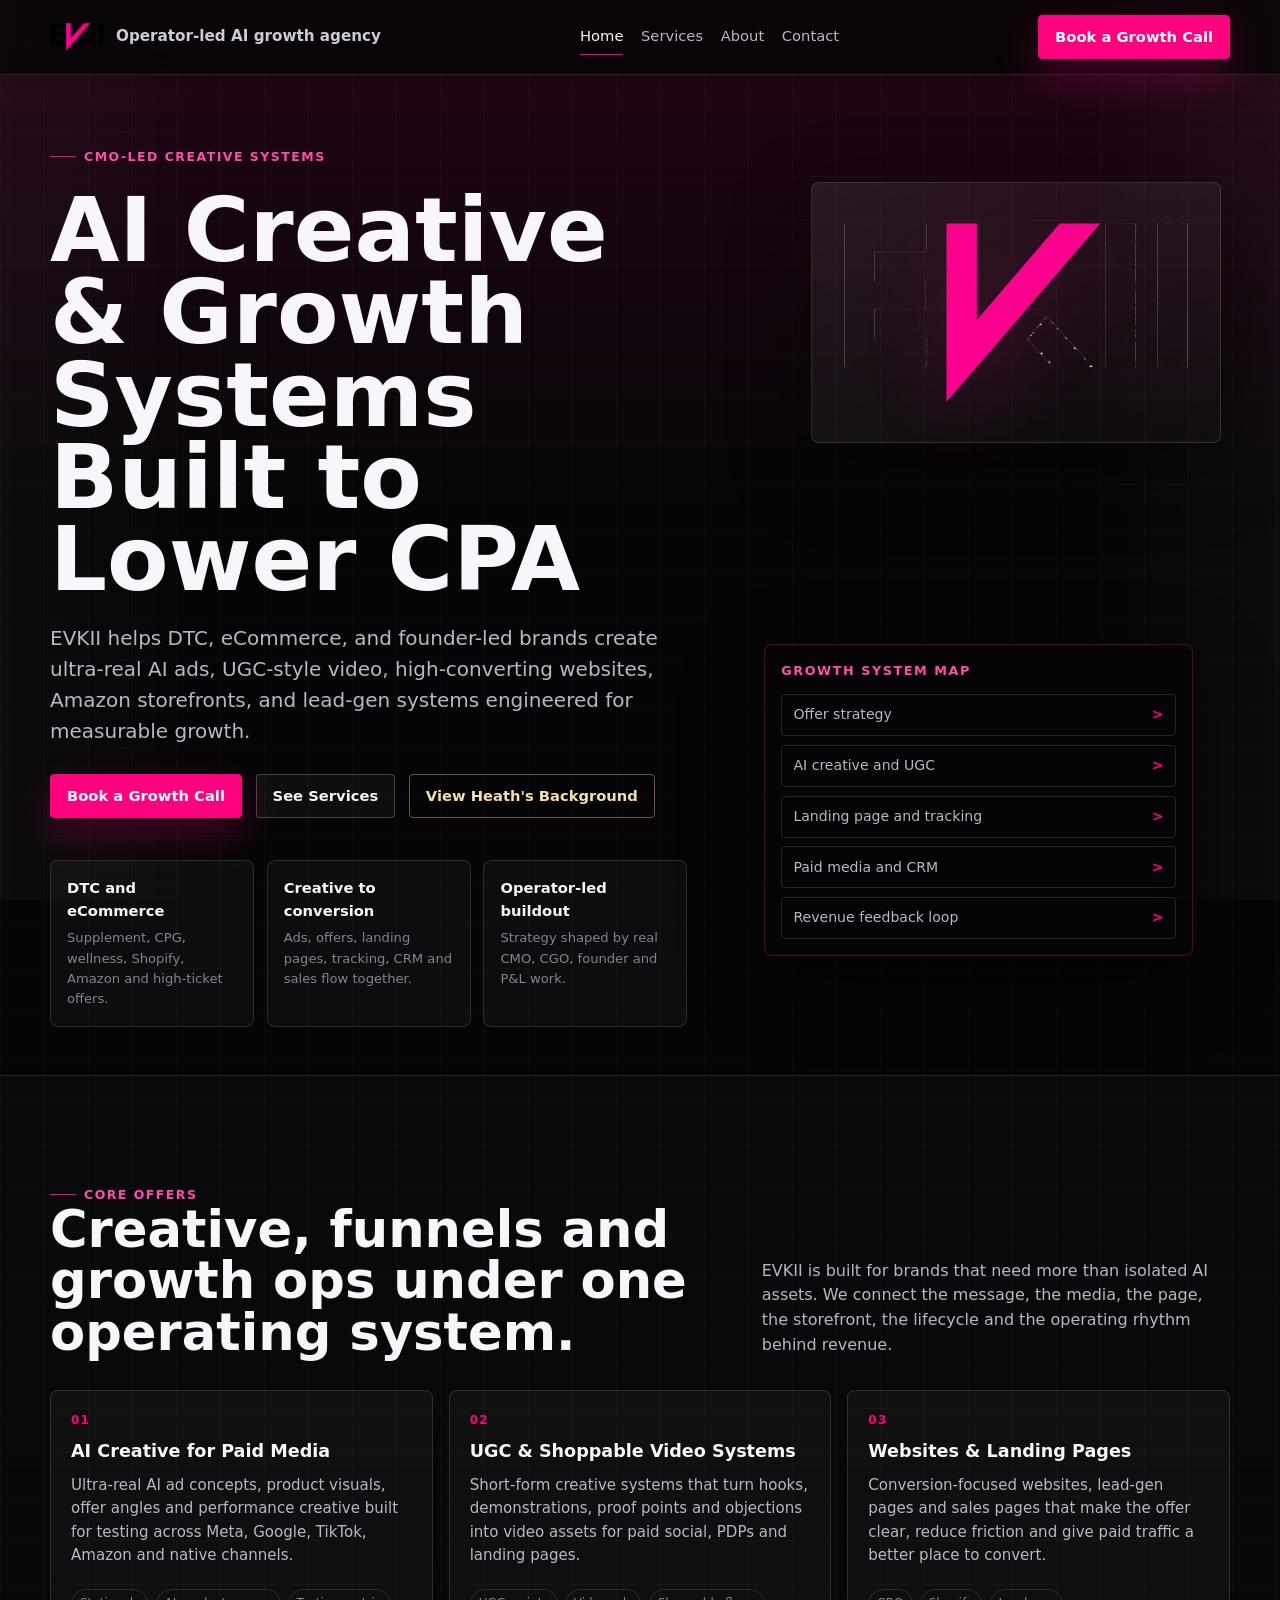
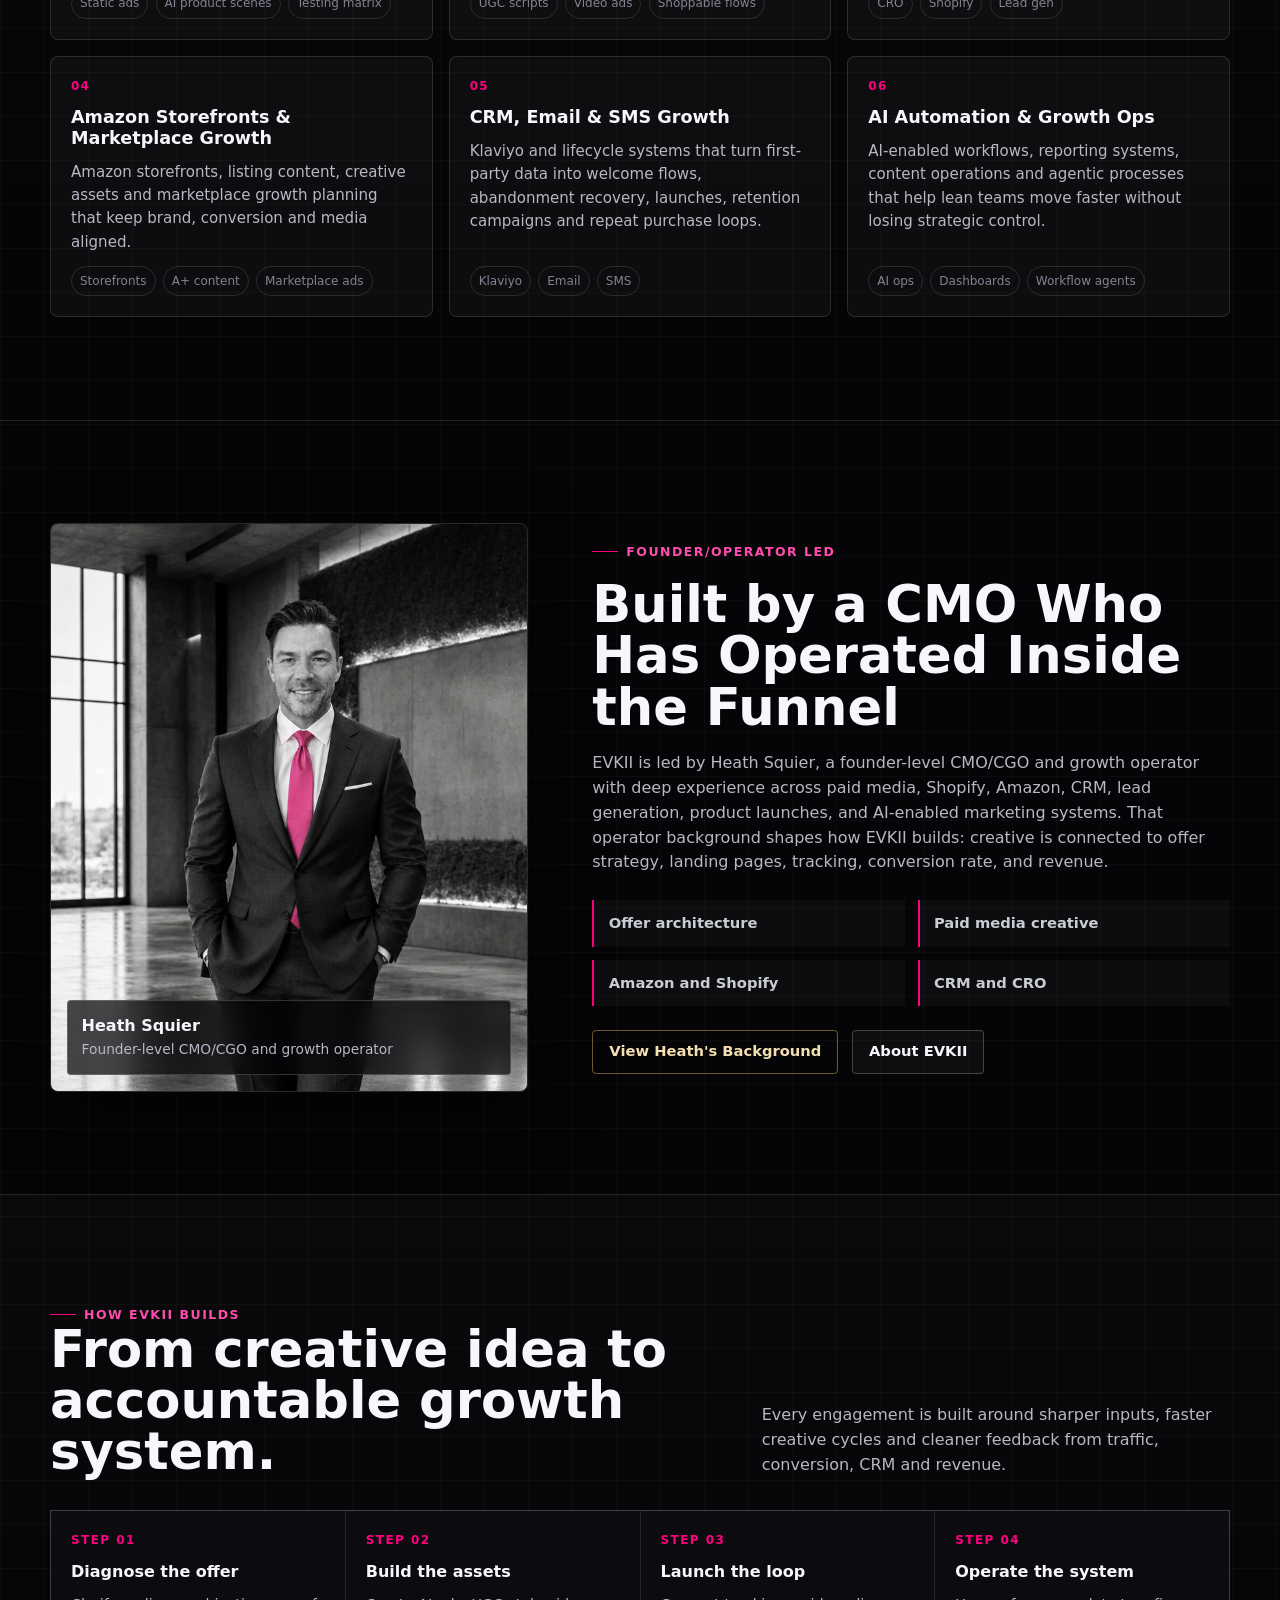
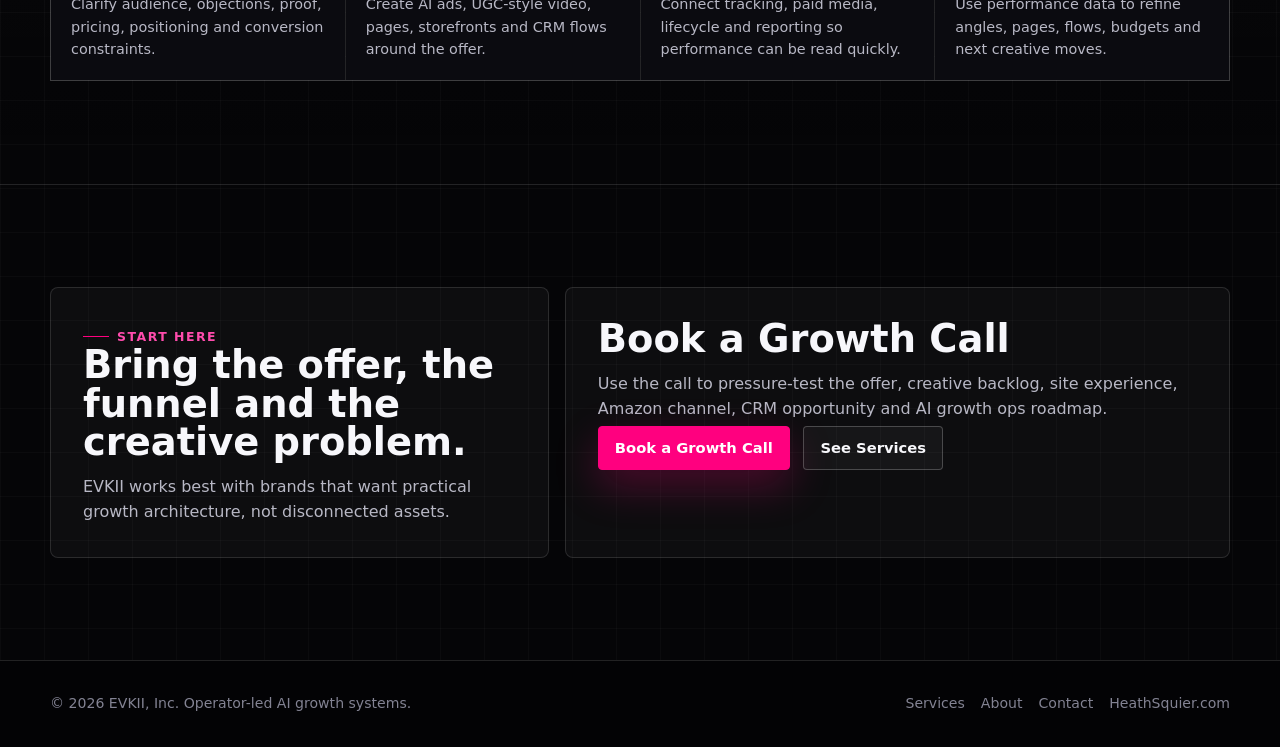
==== index.html @ bd175bf2 "Build EVKII GitHub Pages site" ====
<!doctype html>
<html lang="en">
  <head>
    <meta charset="utf-8">
    <meta name="viewport" content="width=device-width, initial-scale=1">
    <title>EVKII | AI Creative &amp; Growth Systems Agency</title>
    <meta name="description" content="EVKII builds ultra-real AI creative, UGC video, websites, landing pages, Amazon storefronts, and lead-gen systems for DTC and eCommerce brands.">
    <link rel="canonical" href="https://www.evkii.com/">
    <meta property="og:type" content="website">
    <meta property="og:title" content="EVKII | AI Creative &amp; Growth Systems Agency">
    <meta property="og:description" content="EVKII builds ultra-real AI creative, UGC video, websites, landing pages, Amazon storefronts, and lead-gen systems for DTC and eCommerce brands.">
    <meta property="og:url" content="https://www.evkii.com/">
    <meta property="og:image" content="https://www.evkii.com/assets/evkii-logo.png">
    <meta name="twitter:card" content="summary_large_image">
    <link rel="icon" href="/assets/evkii-icon.png" type="image/png">
    <link rel="stylesheet" href="/assets/site.css">
    <script type="application/ld+json">
      {
        "@context": "https://schema.org",
        "@graph": [
          {
            "@type": "Organization",
            "@id": "https://www.evkii.com/#organization",
            "name": "EVKII",
            "legalName": "EVKII, Inc.",
            "url": "https://www.evkii.com/",
            "logo": "https://www.evkii.com/assets/evkii-logo.png",
            "description": "EVKII is an operator-led AI marketing agency building AI creative, UGC-style video, websites, landing pages, Amazon storefronts, CRM growth, lead-generation systems, and AI growth operations for DTC and eCommerce brands.",
            "founder": { "@id": "https://www.evkii.com/#heath-squier" },
            "sameAs": ["https://heathsquier.com/", "https://github.com/evkiinc"]
          },
          {
            "@type": "Person",
            "@id": "https://www.evkii.com/#heath-squier",
            "name": "Heath Squier",
            "url": "https://heathsquier.com/",
            "image": "https://www.evkii.com/assets/heath-squier-founder.png",
            "jobTitle": "Founder, CMO/CGO and Growth Operator",
            "worksFor": { "@id": "https://www.evkii.com/#organization" },
            "knowsAbout": ["AI marketing", "Paid media", "Shopify growth", "Amazon growth", "CRM", "Conversion rate optimization", "Lead generation systems", "Agentic AI systems"]
          },
          {
            "@type": "ItemList",
            "@id": "https://www.evkii.com/services/#services",
            "name": "EVKII AI Marketing Services",
            "itemListElement": [
              { "@type": "ListItem", "position": 1, "name": "AI Creative for Paid Media", "url": "https://www.evkii.com/services/#ai-creative-production" },
              { "@type": "ListItem", "position": 2, "name": "UGC and Shoppable Video Systems", "url": "https://www.evkii.com/services/#ugc-video" },
              { "@type": "ListItem", "position": 3, "name": "Websites and Landing Pages", "url": "https://www.evkii.com/services/#website-landing-page-builds" },
              { "@type": "ListItem", "position": 4, "name": "Amazon Storefronts and Marketplace Growth", "url": "https://www.evkii.com/services/#amazon-growth" },
              { "@type": "ListItem", "position": 5, "name": "CRM, Email and SMS Growth", "url": "https://www.evkii.com/services/#crm-klaviyo-lifecycle" },
              { "@type": "ListItem", "position": 6, "name": "AI Automation and Growth Ops", "url": "https://www.evkii.com/services/#ai-growth-ops" }
            ]
          }
        ]
      }
    </script>
  </head>
  <body>
    <a class="skip-link" href="#main">Skip to content</a>
    <header class="site-header">
      <nav class="nav" aria-label="Main navigation">
        <a class="brand" href="/" aria-label="EVKII home">
          <img src="/assets/evkii-icon.png" alt="EVKII">
          <span>Operator-led AI growth agency</span>
        </a>
        <button class="menu-toggle" type="button" data-menu-toggle aria-expanded="false" aria-controls="nav-links" aria-label="Open menu">
          <span></span><span></span><span></span>
        </button>
        <div class="nav-links" id="nav-links" data-nav-links>
          <a href="/" aria-current="page">Home</a>
          <a href="/services/">Services</a>
          <a href="/about/">About</a>
          <a href="/contact/">Contact</a>
        </div>
        <div class="nav-actions">
          <a class="button primary" href="/contact/">Book a Growth Call</a>
        </div>
      </nav>
    </header>

    <main id="main">
      <section class="hero">
        <div class="hero-copy">
          <span class="eyebrow">CMO-led creative systems</span>
          <h1>AI Creative &amp; Growth Systems Built to Lower CPA</h1>
          <p class="lead">EVKII helps DTC, eCommerce, and founder-led brands create ultra-real AI ads, UGC-style video, high-converting websites, Amazon storefronts, and lead-gen systems engineered for measurable growth.</p>
          <div class="cta-row">
            <a class="button primary" href="/contact/">Book a Growth Call</a>
            <a class="button secondary" href="/services/">See Services</a>
            <a class="button tertiary" href="https://heathsquier.com/">View Heath's Background</a>
          </div>
          <div class="signal-row" aria-label="EVKII growth focus">
            <div class="signal">
              <strong>DTC and eCommerce</strong>
              <span>Supplement, CPG, wellness, Shopify, Amazon and high-ticket offers.</span>
            </div>
            <div class="signal">
              <strong>Creative to conversion</strong>
              <span>Ads, offers, landing pages, tracking, CRM and sales flow together.</span>
            </div>
            <div class="signal">
              <strong>Operator-led buildout</strong>
              <span>Strategy shaped by real CMO, CGO, founder and P&amp;L work.</span>
            </div>
          </div>
        </div>
        <div class="hero-visual" aria-hidden="true">
          <div class="hero-logo-panel">
            <img src="/assets/evkii-logo.png" alt="">
          </div>
          <div class="system-map">
            <h2>Growth system map</h2>
            <div class="flow">
              <span>Offer strategy</span>
              <span>AI creative and UGC</span>
              <span>Landing page and tracking</span>
              <span>Paid media and CRM</span>
              <span>Revenue feedback loop</span>
            </div>
          </div>
        </div>
      </section>

      <section class="section alt" id="services">
        <div class="section-inner">
          <div class="section-head">
            <div>
              <span class="eyebrow">Core offers</span>
              <h2>Creative, funnels and growth ops under one operating system.</h2>
            </div>
            <p>EVKII is built for brands that need more than isolated AI assets. We connect the message, the media, the page, the storefront, the lifecycle and the operating rhythm behind revenue.</p>
          </div>
          <div class="service-grid">
            <article class="service-card">
              <span class="index">01</span>
              <h3>AI Creative for Paid Media</h3>
              <p>Ultra-real AI ad concepts, product visuals, offer angles and performance creative built for testing across Meta, Google, TikTok, Amazon and native channels.</p>
              <div class="tag-list"><span>Static ads</span><span>AI product scenes</span><span>Testing matrix</span></div>
            </article>
            <article class="service-card">
              <span class="index">02</span>
              <h3>UGC &amp; Shoppable Video Systems</h3>
              <p>Short-form creative systems that turn hooks, demonstrations, proof points and objections into video assets for paid social, PDPs and landing pages.</p>
              <div class="tag-list"><span>UGC scripts</span><span>Video ads</span><span>Shoppable flows</span></div>
            </article>
            <article class="service-card">
              <span class="index">03</span>
              <h3>Websites &amp; Landing Pages</h3>
              <p>Conversion-focused websites, lead-gen pages and sales pages that make the offer clear, reduce friction and give paid traffic a better place to convert.</p>
              <div class="tag-list"><span>CRO</span><span>Shopify</span><span>Lead gen</span></div>
            </article>
            <article class="service-card">
              <span class="index">04</span>
              <h3>Amazon Storefronts &amp; Marketplace Growth</h3>
              <p>Amazon storefronts, listing content, creative assets and marketplace growth planning that keep brand, conversion and media aligned.</p>
              <div class="tag-list"><span>Storefronts</span><span>A+ content</span><span>Marketplace ads</span></div>
            </article>
            <article class="service-card">
              <span class="index">05</span>
              <h3>CRM, Email &amp; SMS Growth</h3>
              <p>Klaviyo and lifecycle systems that turn first-party data into welcome flows, abandonment recovery, launches, retention campaigns and repeat purchase loops.</p>
              <div class="tag-list"><span>Klaviyo</span><span>Email</span><span>SMS</span></div>
            </article>
            <article class="service-card">
              <span class="index">06</span>
              <h3>AI Automation &amp; Growth Ops</h3>
              <p>AI-enabled workflows, reporting systems, content operations and agentic processes that help lean teams move faster without losing strategic control.</p>
              <div class="tag-list"><span>AI ops</span><span>Dashboards</span><span>Workflow agents</span></div>
            </article>
          </div>
        </div>
      </section>

      <section class="section">
        <div class="section-inner split">
          <div class="founder-media">
            <img src="/assets/heath-squier-founder.png" alt="Heath Squier, founder of EVKII">
            <div class="media-caption">
              <strong>Heath Squier</strong>
              <span>Founder-level CMO/CGO and growth operator</span>
            </div>
          </div>
          <div class="split-copy">
            <span class="eyebrow">Founder/operator led</span>
            <h2>Built by a CMO Who Has Operated Inside the Funnel</h2>
            <p>EVKII is led by Heath Squier, a founder-level CMO/CGO and growth operator with deep experience across paid media, Shopify, Amazon, CRM, lead generation, product launches, and AI-enabled marketing systems. That operator background shapes how EVKII builds: creative is connected to offer strategy, landing pages, tracking, conversion rate, and revenue.</p>
            <div class="operator-list">
              <span>Offer architecture</span>
              <span>Paid media creative</span>
              <span>Amazon and Shopify</span>
              <span>CRM and CRO</span>
            </div>
            <div class="cta-row">
              <a class="button tertiary" href="https://heathsquier.com/">View Heath's Background</a>
              <a class="button secondary" href="/about/">About EVKII</a>
            </div>
          </div>
        </div>
      </section>

      <section class="section alt">
        <div class="section-inner">
          <div class="section-head">
            <div>
              <span class="eyebrow">How EVKII builds</span>
              <h2>From creative idea to accountable growth system.</h2>
            </div>
            <p>Every engagement is built around sharper inputs, faster creative cycles and cleaner feedback from traffic, conversion, CRM and revenue.</p>
          </div>
          <div class="process">
            <article class="process-step">
              <strong>Step 01</strong>
              <h3>Diagnose the offer</h3>
              <p>Clarify audience, objections, proof, pricing, positioning and conversion constraints.</p>
            </article>
            <article class="process-step">
              <strong>Step 02</strong>
              <h3>Build the assets</h3>
              <p>Create AI ads, UGC-style video, pages, storefronts and CRM flows around the offer.</p>
            </article>
            <article class="process-step">
              <strong>Step 03</strong>
              <h3>Launch the loop</h3>
              <p>Connect tracking, paid media, lifecycle and reporting so performance can be read quickly.</p>
            </article>
            <article class="process-step">
              <strong>Step 04</strong>
              <h3>Operate the system</h3>
              <p>Use performance data to refine angles, pages, flows, budgets and next creative moves.</p>
            </article>
          </div>
        </div>
      </section>

      <section class="section">
        <div class="section-inner contact-layout">
          <div class="contact-panel">
            <span class="eyebrow">Start here</span>
            <h2>Bring the offer, the funnel and the creative problem.</h2>
            <p>EVKII works best with brands that want practical growth architecture, not disconnected assets.</p>
          </div>
          <div class="contact-panel">
            <h2>Book a Growth Call</h2>
            <p>Use the call to pressure-test the offer, creative backlog, site experience, Amazon channel, CRM opportunity and AI growth ops roadmap.</p>
            <div class="cta-row">
              <a class="button primary" href="/contact/">Book a Growth Call</a>
              <a class="button secondary" href="/services/">See Services</a>
            </div>
          </div>
        </div>
      </section>
    </main>

    <footer class="site-footer">
      <div class="footer-inner">
        <p>&copy; <span data-year></span> EVKII, Inc. Operator-led AI growth systems.</p>
        <div class="footer-links">
          <a href="/services/">Services</a>
          <a href="/about/">About</a>
          <a href="/contact/">Contact</a>
          <a href="https://heathsquier.com/">HeathSquier.com</a>
        </div>
      </div>
    </footer>
    <script src="/assets/site.js"></script>
  </body>
</html>
---- assets/site.css ----
:root {
  color-scheme: dark;
  --bg: #050507;
  --bg-2: #0b0b10;
  --panel: #111119;
  --panel-2: #171720;
  --line: rgba(255, 255, 255, 0.12);
  --line-strong: rgba(255, 255, 255, 0.22);
  --text: #f7f7fb;
  --muted: #b8b8c5;
  --soft: #838393;
  --pink: #ff007f;
  --pink-2: #ff4cad;
  --steel: #c8ccd4;
  --gold: #d5ad5d;
  --success: #3ddc97;
  --shadow: 0 24px 80px rgba(0, 0, 0, 0.42);
  --max: 1180px;
  --radius: 8px;
}

* {
  box-sizing: border-box;
}

html {
  scroll-behavior: smooth;
}

body {
  margin: 0;
  background:
    linear-gradient(rgba(255, 255, 255, 0.025) 1px, transparent 1px),
    linear-gradient(90deg, rgba(255, 255, 255, 0.025) 1px, transparent 1px),
    linear-gradient(180deg, rgba(255, 0, 127, 0.12), transparent 32rem),
    var(--bg);
  background-size: 44px 44px, 44px 44px, auto, auto;
  color: var(--text);
  font-family: Inter, ui-sans-serif, system-ui, -apple-system, BlinkMacSystemFont, "Segoe UI", sans-serif;
  line-height: 1.55;
}

body::before {
  content: "";
  position: fixed;
  inset: 0;
  pointer-events: none;
  background: linear-gradient(90deg, rgba(255, 255, 255, 0.03), transparent 18%, transparent 82%, rgba(255, 255, 255, 0.03));
  z-index: -1;
}

img {
  display: block;
  max-width: 100%;
}

a {
  color: inherit;
  text-decoration: none;
}

p {
  margin: 0;
}

.skip-link {
  position: absolute;
  left: 1rem;
  top: -5rem;
  z-index: 100;
  background: var(--text);
  color: #050507;
  padding: 0.7rem 1rem;
  border-radius: 4px;
}

.skip-link:focus {
  top: 1rem;
}

.site-header {
  position: sticky;
  top: 0;
  z-index: 20;
  border-bottom: 1px solid var(--line);
  background: rgba(5, 5, 7, 0.82);
  backdrop-filter: blur(18px);
}

.nav {
  width: min(100% - 2rem, var(--max));
  min-height: 74px;
  margin: 0 auto;
  display: flex;
  align-items: center;
  justify-content: space-between;
  gap: 1rem;
}

.brand {
  display: inline-flex;
  align-items: center;
  gap: 0.75rem;
  font-weight: 800;
  letter-spacing: 0;
}

.brand img {
  width: 54px;
  height: auto;
}

.brand span {
  font-size: 0.95rem;
  color: var(--steel);
}

.nav-links {
  display: flex;
  align-items: center;
  gap: 1.1rem;
  color: var(--muted);
  font-size: 0.92rem;
}

.nav-links a {
  padding: 0.35rem 0;
  border-bottom: 1px solid transparent;
}

.nav-links a:hover,
.nav-links a[aria-current="page"] {
  color: var(--text);
  border-bottom-color: var(--pink);
}

.nav-actions {
  display: flex;
  align-items: center;
  gap: 0.75rem;
}

.menu-toggle {
  display: none;
  width: 42px;
  height: 42px;
  border: 1px solid var(--line);
  border-radius: 4px;
  background: transparent;
  color: var(--text);
  cursor: pointer;
}

.menu-toggle span {
  display: block;
  width: 18px;
  height: 2px;
  margin: 4px auto;
  background: currentColor;
}

.button {
  display: inline-flex;
  min-height: 44px;
  align-items: center;
  justify-content: center;
  gap: 0.55rem;
  border: 1px solid var(--line-strong);
  border-radius: 4px;
  padding: 0.75rem 1rem;
  color: var(--text);
  font-weight: 800;
  font-size: 0.92rem;
  line-height: 1;
  transition: transform 180ms ease, border-color 180ms ease, background 180ms ease;
}

.button:hover {
  transform: translateY(-1px);
  border-color: rgba(255, 255, 255, 0.42);
}

.button.primary {
  border-color: var(--pink);
  background: var(--pink);
  color: #fff;
  box-shadow: 0 16px 42px rgba(255, 0, 127, 0.26);
}

.button.secondary {
  background: rgba(255, 255, 255, 0.04);
}

.button.tertiary {
  border-color: rgba(213, 173, 93, 0.5);
  color: #f5dfb1;
}

.eyebrow {
  display: inline-flex;
  align-items: center;
  gap: 0.5rem;
  color: var(--pink-2);
  font-size: 0.78rem;
  font-weight: 900;
  letter-spacing: 0.12em;
  text-transform: uppercase;
}

.eyebrow::before {
  content: "";
  width: 26px;
  height: 1px;
  background: var(--pink);
}

.hero {
  width: min(100% - 2rem, var(--max));
  min-height: calc(100vh - 74px);
  margin: 0 auto;
  display: grid;
  grid-template-columns: minmax(0, 1.04fr) minmax(320px, 0.76fr);
  align-items: center;
  gap: clamp(2rem, 6vw, 5rem);
  padding: 4.5rem 0 3rem;
}

.hero-copy {
  display: grid;
  gap: 1.4rem;
}

.hero h1,
.page-hero h1 {
  margin: 0;
  max-width: 930px;
  font-size: clamp(3rem, 7vw, 6.7rem);
  line-height: 0.92;
  letter-spacing: 0;
}

.page-hero h1 {
  font-size: clamp(2.8rem, 6vw, 5.7rem);
}

.text-gradient {
  color: var(--pink);
}

.lead {
  max-width: 760px;
  color: var(--muted);
  font-size: clamp(1.05rem, 2vw, 1.25rem);
}

.cta-row {
  display: flex;
  flex-wrap: wrap;
  gap: 0.85rem;
  margin-top: 0.3rem;
}

.signal-row {
  display: grid;
  grid-template-columns: repeat(3, minmax(0, 1fr));
  gap: 0.8rem;
  margin-top: 1.2rem;
  max-width: 780px;
}

.signal {
  border: 1px solid var(--line);
  border-radius: var(--radius);
  background: rgba(255, 255, 255, 0.035);
  padding: 1rem;
}

.signal strong {
  display: block;
  color: var(--text);
  font-size: 0.92rem;
}

.signal span {
  display: block;
  margin-top: 0.35rem;
  color: var(--soft);
  font-size: 0.82rem;
}

.hero-visual {
  position: relative;
  align-self: stretch;
  min-height: 580px;
  display: grid;
  place-items: center;
}

.hero-logo-panel {
  position: absolute;
  inset: 4% 2% auto auto;
  width: min(88%, 520px);
  border: 1px solid var(--line);
  border-radius: var(--radius);
  background: linear-gradient(145deg, rgba(255, 255, 255, 0.08), rgba(255, 255, 255, 0.015));
  box-shadow: var(--shadow);
  padding: 2.5rem 2rem;
}

.hero-logo-panel img {
  width: 100%;
  filter: drop-shadow(0 20px 38px rgba(255, 0, 127, 0.16));
}

.system-map {
  position: absolute;
  left: 0;
  bottom: 8%;
  width: min(92%, 460px);
  border: 1px solid rgba(255, 0, 127, 0.32);
  border-radius: var(--radius);
  background: rgba(5, 5, 7, 0.88);
  box-shadow: var(--shadow);
  padding: 1rem;
}

.system-map h2 {
  margin: 0 0 0.8rem;
  font-size: 0.8rem;
  color: var(--pink-2);
  text-transform: uppercase;
  letter-spacing: 0.12em;
}

.flow {
  display: grid;
  gap: 0.55rem;
}

.flow span {
  display: flex;
  align-items: center;
  justify-content: space-between;
  min-height: 42px;
  border: 1px solid var(--line);
  border-radius: 4px;
  padding: 0.55rem 0.7rem;
  color: var(--muted);
  font-size: 0.88rem;
}

.flow span::after {
  content: ">";
  color: var(--pink);
  font-weight: 900;
}

.section {
  border-top: 1px solid var(--line);
  padding: clamp(4rem, 8vw, 7rem) 0;
}

.section.alt {
  background: linear-gradient(180deg, rgba(255, 255, 255, 0.025), rgba(255, 255, 255, 0));
}

.section-inner,
.page-hero-inner {
  width: min(100% - 2rem, var(--max));
  margin: 0 auto;
}

.section-head {
  display: grid;
  grid-template-columns: minmax(0, 0.9fr) minmax(280px, 0.62fr);
  gap: 2rem;
  align-items: end;
  margin-bottom: 2rem;
}

.section-head h2,
.split-copy h2,
.contact-panel h2 {
  margin: 0;
  font-size: clamp(2rem, 4vw, 4rem);
  line-height: 1;
  letter-spacing: 0;
}

.section-head p,
.split-copy p {
  color: var(--muted);
}

.service-grid,
.category-grid,
.principles-grid {
  display: grid;
  grid-template-columns: repeat(3, minmax(0, 1fr));
  gap: 1rem;
}

.service-card,
.category-card,
.principle-card,
.metric-card {
  border: 1px solid var(--line);
  border-radius: var(--radius);
  background: rgba(255, 255, 255, 0.035);
  padding: 1.25rem;
}

.service-card {
  min-height: 250px;
  display: grid;
  grid-template-rows: auto auto 1fr auto;
  gap: 0.75rem;
}

.index {
  color: var(--pink);
  font-size: 0.75rem;
  font-weight: 900;
  letter-spacing: 0.1em;
  text-transform: uppercase;
}

.service-card h3,
.category-card h2,
.category-card h3,
.principle-card h3,
.metric-card h3 {
  margin: 0;
  font-size: 1.1rem;
  line-height: 1.18;
}

.service-card p,
.category-card p,
.principle-card p,
.metric-card p {
  color: var(--muted);
  font-size: 0.94rem;
}

.category-card h2 {
  font-size: clamp(1.35rem, 2.2vw, 2rem);
}

.tag-list {
  display: flex;
  flex-wrap: wrap;
  gap: 0.45rem;
  align-self: end;
}

.tag-list span {
  border: 1px solid var(--line);
  border-radius: 999px;
  padding: 0.3rem 0.5rem;
  color: var(--soft);
  font-size: 0.75rem;
}

.split {
  display: grid;
  grid-template-columns: minmax(0, 0.75fr) minmax(0, 1fr);
  gap: clamp(2rem, 6vw, 4rem);
  align-items: center;
}

.founder-media {
  position: relative;
  border: 1px solid var(--line);
  border-radius: var(--radius);
  overflow: hidden;
  background: #0b0b0f;
  box-shadow: var(--shadow);
}

.founder-media img {
  width: 100%;
  aspect-ratio: 0.84;
  object-fit: cover;
}

.media-caption {
  position: absolute;
  left: 1rem;
  right: 1rem;
  bottom: 1rem;
  border: 1px solid rgba(255, 255, 255, 0.18);
  border-radius: 4px;
  background: rgba(5, 5, 7, 0.72);
  backdrop-filter: blur(12px);
  padding: 0.85rem;
}

.media-caption strong {
  display: block;
}

.media-caption span {
  display: block;
  color: var(--muted);
  font-size: 0.86rem;
}

.split-copy {
  display: grid;
  gap: 1.15rem;
}

.operator-list {
  display: grid;
  grid-template-columns: repeat(2, minmax(0, 1fr));
  gap: 0.8rem;
  margin-top: 0.4rem;
}

.operator-list span {
  border-left: 2px solid var(--pink);
  background: rgba(255, 255, 255, 0.035);
  padding: 0.75rem 0.9rem;
  color: var(--steel);
  font-weight: 800;
  font-size: 0.92rem;
}

.quote {
  margin: 0;
  border-left: 3px solid var(--pink);
  background: rgba(255, 255, 255, 0.035);
  padding: 1.2rem;
  color: var(--text);
  font-size: 1.18rem;
  line-height: 1.45;
}

.quote cite {
  display: block;
  margin-top: 0.9rem;
  color: var(--muted);
  font-size: 0.92rem;
  font-style: normal;
}

.process {
  display: grid;
  grid-template-columns: repeat(4, minmax(0, 1fr));
  gap: 1px;
  border: 1px solid var(--line);
  background: var(--line);
}

.process-step {
  background: var(--bg-2);
  padding: 1.25rem;
}

.process-step strong {
  display: block;
  color: var(--pink);
  font-size: 0.75rem;
  letter-spacing: 0.12em;
  text-transform: uppercase;
}

.process-step h3 {
  margin: 0.7rem 0 0.5rem;
  font-size: 1rem;
}

.process-step p {
  color: var(--muted);
  font-size: 0.9rem;
}

.page-hero {
  border-bottom: 1px solid var(--line);
  padding: clamp(4.5rem, 9vw, 7.5rem) 0 clamp(3rem, 7vw, 5.5rem);
}

.page-hero-inner {
  display: grid;
  gap: 1.1rem;
}

.page-hero .lead {
  max-width: 850px;
}

.category-grid {
  grid-template-columns: repeat(2, minmax(0, 1fr));
}

.category-card {
  min-height: 270px;
  display: grid;
  gap: 0.85rem;
}

.category-card ul,
.contact-list {
  margin: 0;
  padding: 0;
  list-style: none;
}

.category-card li,
.contact-list li {
  position: relative;
  padding-left: 1.1rem;
  color: var(--muted);
  font-size: 0.95rem;
}

.category-card li + li,
.contact-list li + li {
  margin-top: 0.45rem;
}

.category-card li::before,
.contact-list li::before {
  content: "";
  position: absolute;
  left: 0;
  top: 0.72em;
  width: 6px;
  height: 6px;
  background: var(--pink);
}

.contact-layout {
  display: grid;
  grid-template-columns: minmax(0, 0.75fr) minmax(0, 1fr);
  gap: 1rem;
}

.contact-panel {
  border: 1px solid var(--line);
  border-radius: var(--radius);
  background: rgba(255, 255, 255, 0.035);
  padding: clamp(1.25rem, 3vw, 2rem);
}

.contact-panel h2 {
  font-size: clamp(1.8rem, 3vw, 3rem);
}

.contact-panel p {
  color: var(--muted);
  margin-top: 0.85rem;
}

.contact-list {
  margin-top: 1.4rem;
}

.contact-methods {
  display: grid;
  gap: 0.8rem;
  margin-top: 1.4rem;
}

.contact-method {
  display: grid;
  gap: 0.25rem;
  border: 1px solid var(--line);
  border-radius: 4px;
  padding: 0.9rem;
}

.contact-method span {
  color: var(--soft);
  font-size: 0.78rem;
  text-transform: uppercase;
  letter-spacing: 0.12em;
}

.contact-method strong {
  color: var(--text);
  font-size: 1rem;
}

.site-footer {
  border-top: 1px solid var(--line);
  background: #030305;
  padding: 2rem 0;
}

.footer-inner {
  width: min(100% - 2rem, var(--max));
  margin: 0 auto;
  display: grid;
  grid-template-columns: 1fr auto;
  gap: 1rem;
  align-items: center;
  color: var(--soft);
  font-size: 0.88rem;
}

.footer-links {
  display: flex;
  flex-wrap: wrap;
  gap: 1rem;
}

.footer-links a:hover {
  color: var(--text);
}

@media (max-width: 960px) {
  .nav {
    min-height: 66px;
  }

  .menu-toggle {
    display: block;
  }

  .nav-links {
    position: absolute;
    left: 1rem;
    right: 1rem;
    top: 74px;
    display: none;
    align-items: stretch;
    flex-direction: column;
    border: 1px solid var(--line);
    border-radius: var(--radius);
    background: rgba(5, 5, 7, 0.96);
    padding: 1rem;
  }

  .nav-links.is-open {
    display: flex;
  }

  .nav-actions .button {
    display: none;
  }

  .hero,
  .section-head,
  .split,
  .contact-layout {
    grid-template-columns: 1fr;
  }

  .hero {
    min-height: auto;
    padding-top: 3.5rem;
  }

  .hero-visual {
    min-height: 520px;
  }

  .service-grid,
  .principles-grid {
    grid-template-columns: repeat(2, minmax(0, 1fr));
  }

  .process {
    grid-template-columns: repeat(2, minmax(0, 1fr));
  }
}

@media (max-width: 680px) {
  body {
    background-size: 34px 34px, 34px 34px, auto, auto;
  }

  .brand span {
    display: none;
  }

  .hero h1,
  .page-hero h1 {
    font-size: clamp(2.65rem, 15vw, 4.5rem);
  }

  .hero-visual {
    min-height: 420px;
  }

  .hero-logo-panel {
    inset: 0 0 auto;
    width: 100%;
  }

  .system-map {
    width: 100%;
    bottom: 0;
  }

  .signal-row,
  .service-grid,
  .category-grid,
  .principles-grid,
  .operator-list,
  .process,
  .footer-inner {
    grid-template-columns: 1fr;
  }

  .cta-row .button {
    width: 100%;
  }

  .section {
    padding: 3.4rem 0;
  }
}
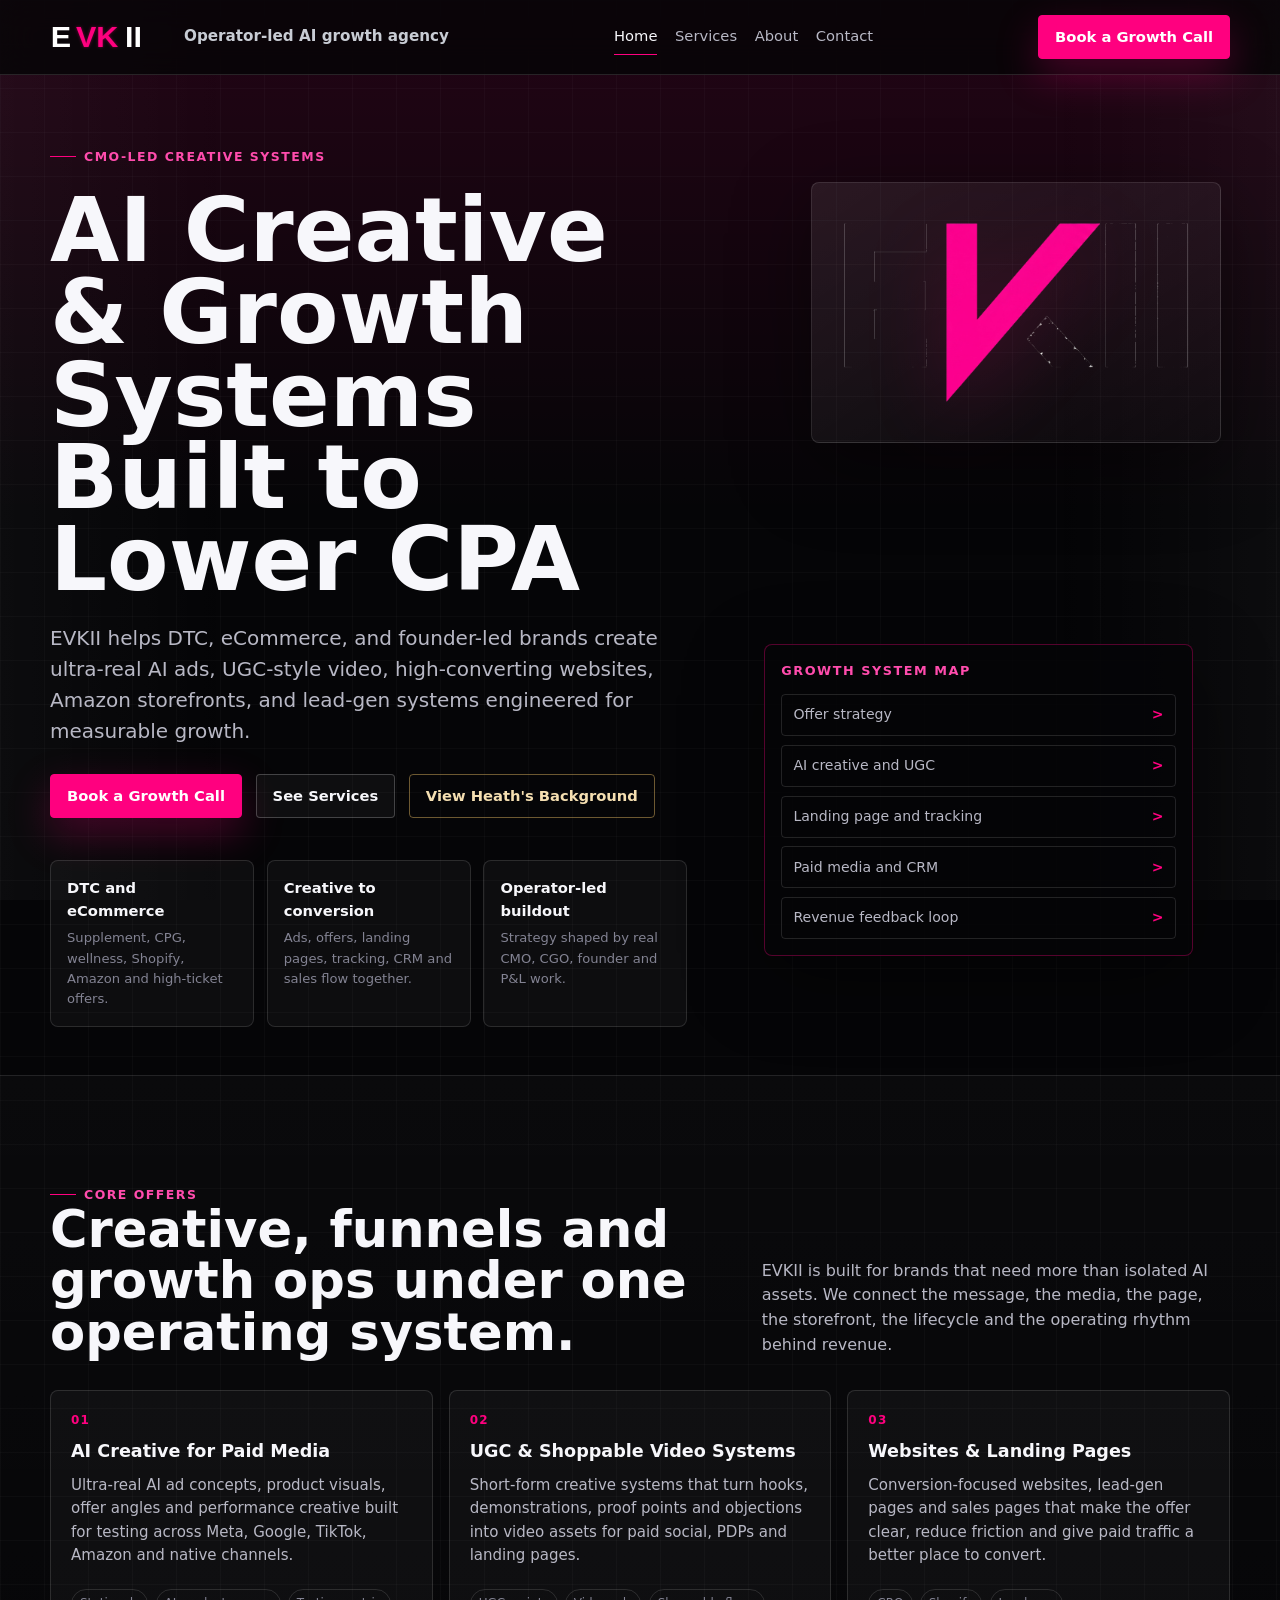
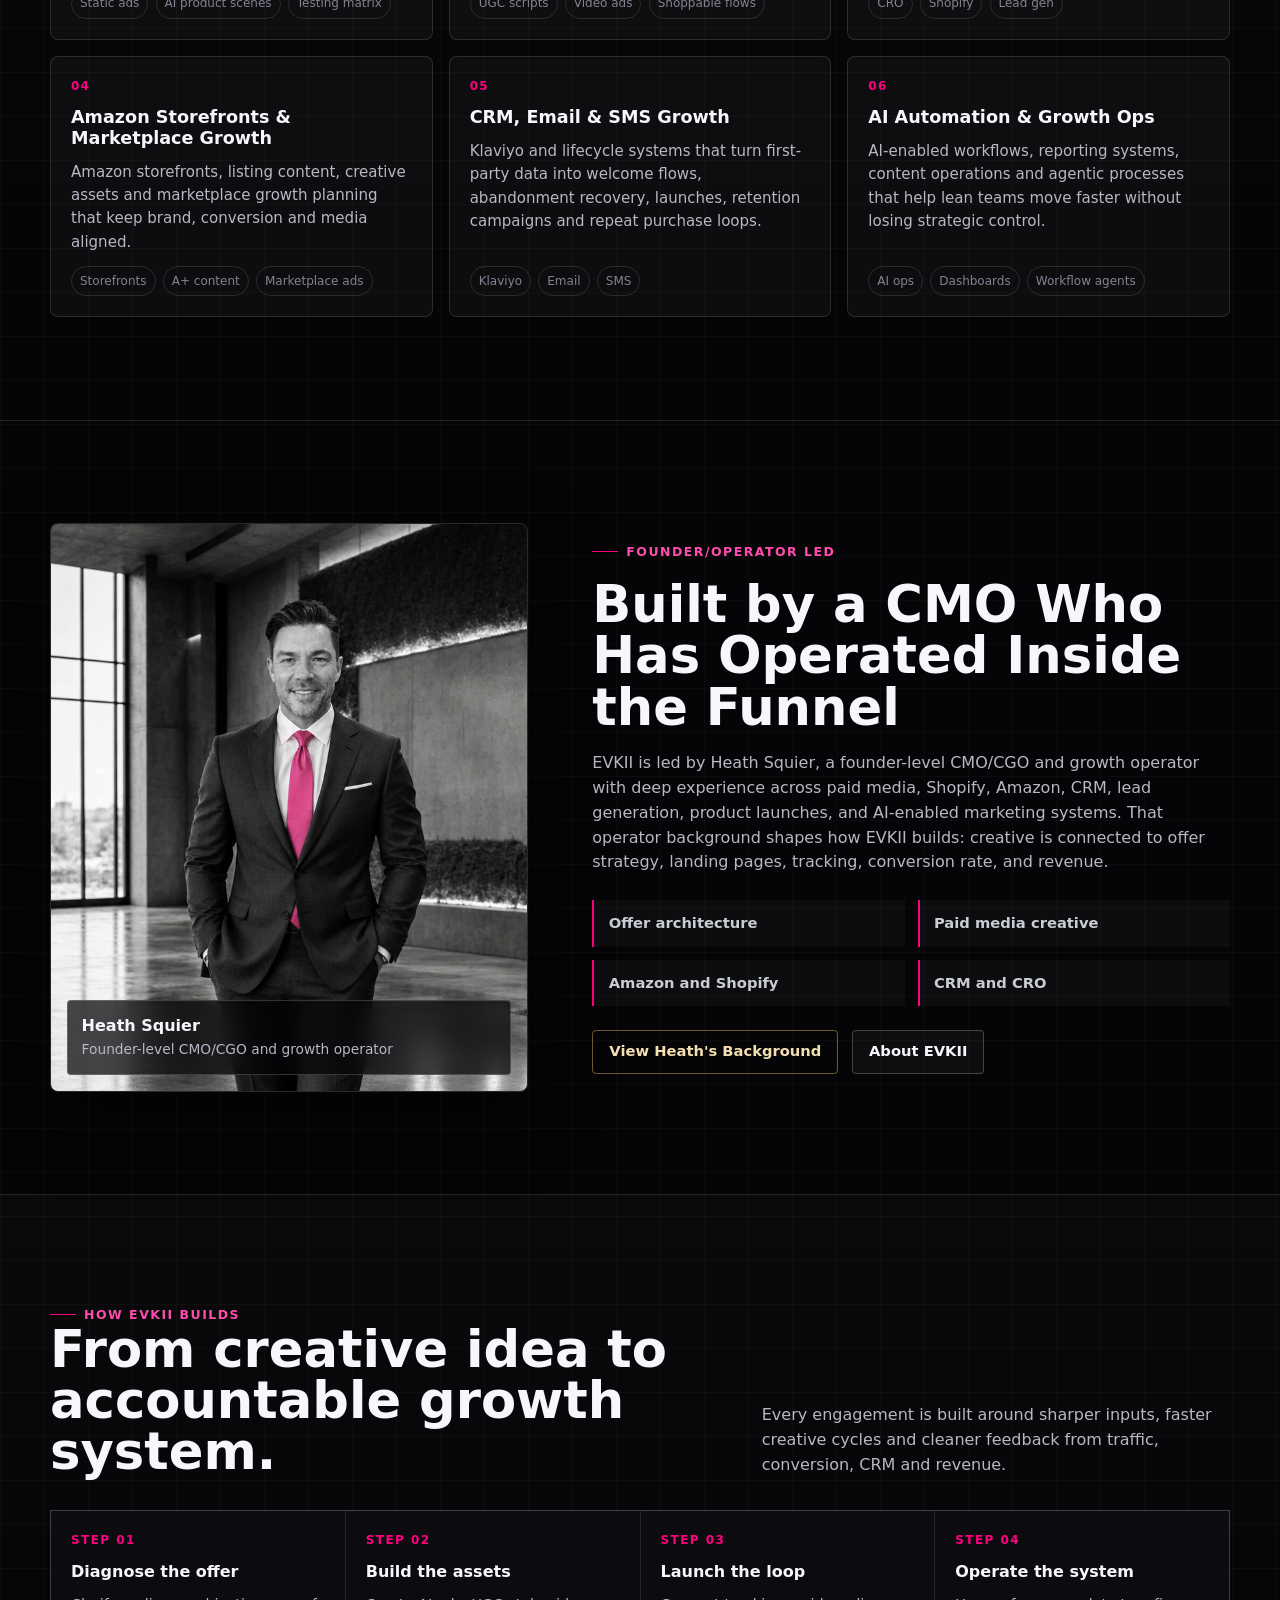
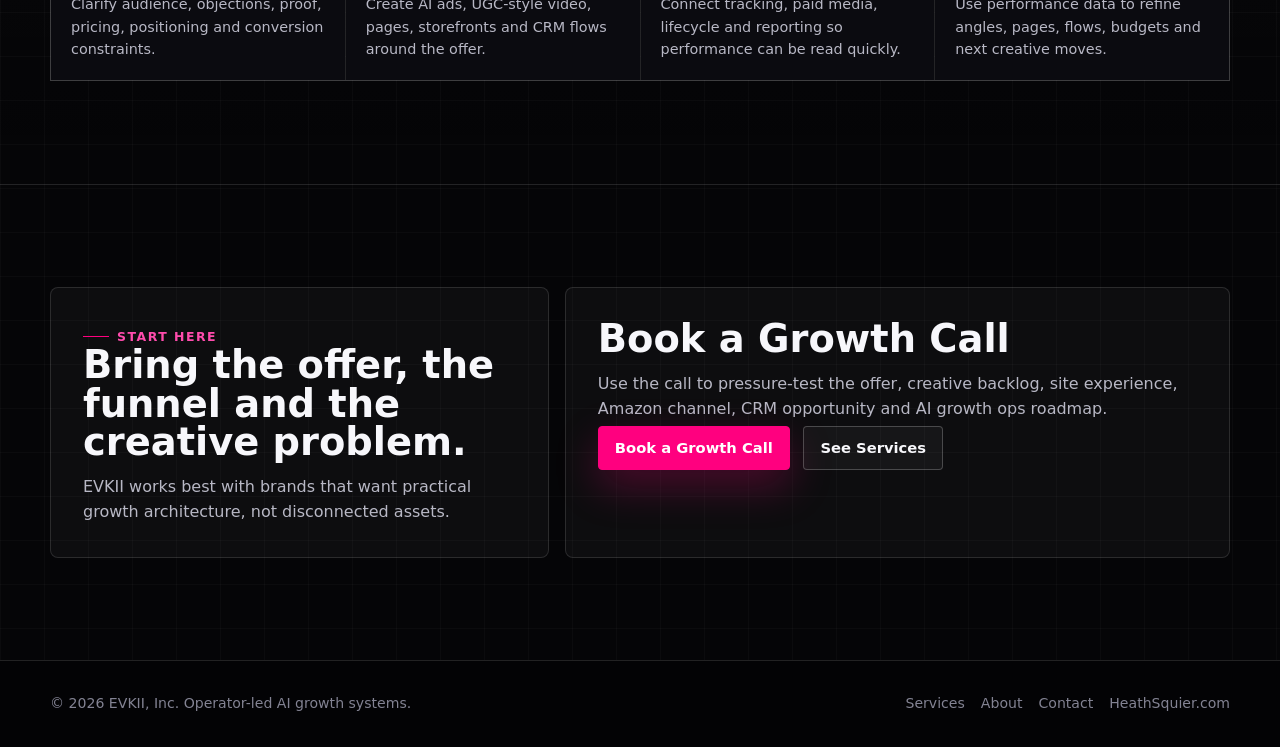
==== commit 42ddfdb3: "Improve top nav logo contrast" ====
--- a/index.html
+++ b/index.html
@@ -5,12 +5,12 @@
     <meta name="viewport" content="width=device-width, initial-scale=1">
     <title>EVKII | AI Creative &amp; Growth Systems Agency</title>
     <meta name="description" content="EVKII builds ultra-real AI creative, UGC video, websites, landing pages, Amazon storefronts, and lead-gen systems for DTC and eCommerce brands.">
-    <link rel="canonical" href="https://www.evkii.com/">
+    <link rel="canonical" href="https://evkiinc.github.io/">
     <meta property="og:type" content="website">
     <meta property="og:title" content="EVKII | AI Creative &amp; Growth Systems Agency">
     <meta property="og:description" content="EVKII builds ultra-real AI creative, UGC video, websites, landing pages, Amazon storefronts, and lead-gen systems for DTC and eCommerce brands.">
-    <meta property="og:url" content="https://www.evkii.com/">
-    <meta property="og:image" content="https://www.evkii.com/assets/evkii-logo.png">
+    <meta property="og:url" content="https://evkiinc.github.io/">
+    <meta property="og:image" content="https://evkiinc.github.io/assets/evkii-logo.png">
     <meta name="twitter:card" content="summary_large_image">
     <link rel="icon" href="/assets/evkii-icon.png" type="image/png">
     <link rel="stylesheet" href="/assets/site.css">
@@ -20,36 +20,36 @@
         "@graph": [
           {
             "@type": "Organization",
-            "@id": "https://www.evkii.com/#organization",
+            "@id": "https://evkiinc.github.io/#organization",
             "name": "EVKII",
             "legalName": "EVKII, Inc.",
-            "url": "https://www.evkii.com/",
-            "logo": "https://www.evkii.com/assets/evkii-logo.png",
+            "url": "https://evkiinc.github.io/",
+            "logo": "https://evkiinc.github.io/assets/evkii-logo.png",
             "description": "EVKII is an operator-led AI marketing agency building AI creative, UGC-style video, websites, landing pages, Amazon storefronts, CRM growth, lead-generation systems, and AI growth operations for DTC and eCommerce brands.",
-            "founder": { "@id": "https://www.evkii.com/#heath-squier" },
+            "founder": { "@id": "https://evkiinc.github.io/#heath-squier" },
             "sameAs": ["https://heathsquier.com/", "https://github.com/evkiinc"]
           },
           {
             "@type": "Person",
-            "@id": "https://www.evkii.com/#heath-squier",
+            "@id": "https://evkiinc.github.io/#heath-squier",
             "name": "Heath Squier",
             "url": "https://heathsquier.com/",
-            "image": "https://www.evkii.com/assets/heath-squier-founder.png",
+            "image": "https://evkiinc.github.io/assets/heath-squier-founder.png",
             "jobTitle": "Founder, CMO/CGO and Growth Operator",
-            "worksFor": { "@id": "https://www.evkii.com/#organization" },
+            "worksFor": { "@id": "https://evkiinc.github.io/#organization" },
             "knowsAbout": ["AI marketing", "Paid media", "Shopify growth", "Amazon growth", "CRM", "Conversion rate optimization", "Lead generation systems", "Agentic AI systems"]
           },
           {
             "@type": "ItemList",
-            "@id": "https://www.evkii.com/services/#services",
+            "@id": "https://evkiinc.github.io/services/#services",
             "name": "EVKII AI Marketing Services",
             "itemListElement": [
-              { "@type": "ListItem", "position": 1, "name": "AI Creative for Paid Media", "url": "https://www.evkii.com/services/#ai-creative-production" },
-              { "@type": "ListItem", "position": 2, "name": "UGC and Shoppable Video Systems", "url": "https://www.evkii.com/services/#ugc-video" },
-              { "@type": "ListItem", "position": 3, "name": "Websites and Landing Pages", "url": "https://www.evkii.com/services/#website-landing-page-builds" },
-              { "@type": "ListItem", "position": 4, "name": "Amazon Storefronts and Marketplace Growth", "url": "https://www.evkii.com/services/#amazon-growth" },
-              { "@type": "ListItem", "position": 5, "name": "CRM, Email and SMS Growth", "url": "https://www.evkii.com/services/#crm-klaviyo-lifecycle" },
-              { "@type": "ListItem", "position": 6, "name": "AI Automation and Growth Ops", "url": "https://www.evkii.com/services/#ai-growth-ops" }
+              { "@type": "ListItem", "position": 1, "name": "AI Creative for Paid Media", "url": "https://evkiinc.github.io/services/#ai-creative-production" },
+              { "@type": "ListItem", "position": 2, "name": "UGC and Shoppable Video Systems", "url": "https://evkiinc.github.io/services/#ugc-video" },
+              { "@type": "ListItem", "position": 3, "name": "Websites and Landing Pages", "url": "https://evkiinc.github.io/services/#website-landing-page-builds" },
+              { "@type": "ListItem", "position": 4, "name": "Amazon Storefronts and Marketplace Growth", "url": "https://evkiinc.github.io/services/#amazon-growth" },
+              { "@type": "ListItem", "position": 5, "name": "CRM, Email and SMS Growth", "url": "https://evkiinc.github.io/services/#crm-klaviyo-lifecycle" },
+              { "@type": "ListItem", "position": 6, "name": "AI Automation and Growth Ops", "url": "https://evkiinc.github.io/services/#ai-growth-ops" }
             ]
           }
         ]
@@ -61,7 +61,7 @@
     <header class="site-header">
       <nav class="nav" aria-label="Main navigation">
         <a class="brand" href="/" aria-label="EVKII home">
-          <img src="/assets/evkii-icon.png" alt="EVKII">
+          <img src="/assets/evkii-nav-logo.svg" alt="EVKII">
           <span>Operator-led AI growth agency</span>
         </a>
         <button class="menu-toggle" type="button" data-menu-toggle aria-expanded="false" aria-controls="nav-links" aria-label="Open menu">
--- a/assets/site.css
+++ b/assets/site.css
@@ -106,8 +106,11 @@
 }
 
 .brand img {
-  width: 54px;
+  display: block;
+  width: 122px;
+  max-height: 42px;
   height: auto;
+  object-fit: contain;
 }
 
 .brand span {
@@ -776,6 +779,11 @@
     display: none;
   }
 
+  .brand img {
+    width: 104px;
+    max-height: 36px;
+  }
+
   .hero h1,
   .page-hero h1 {
     font-size: clamp(2.65rem, 15vw, 4.5rem);
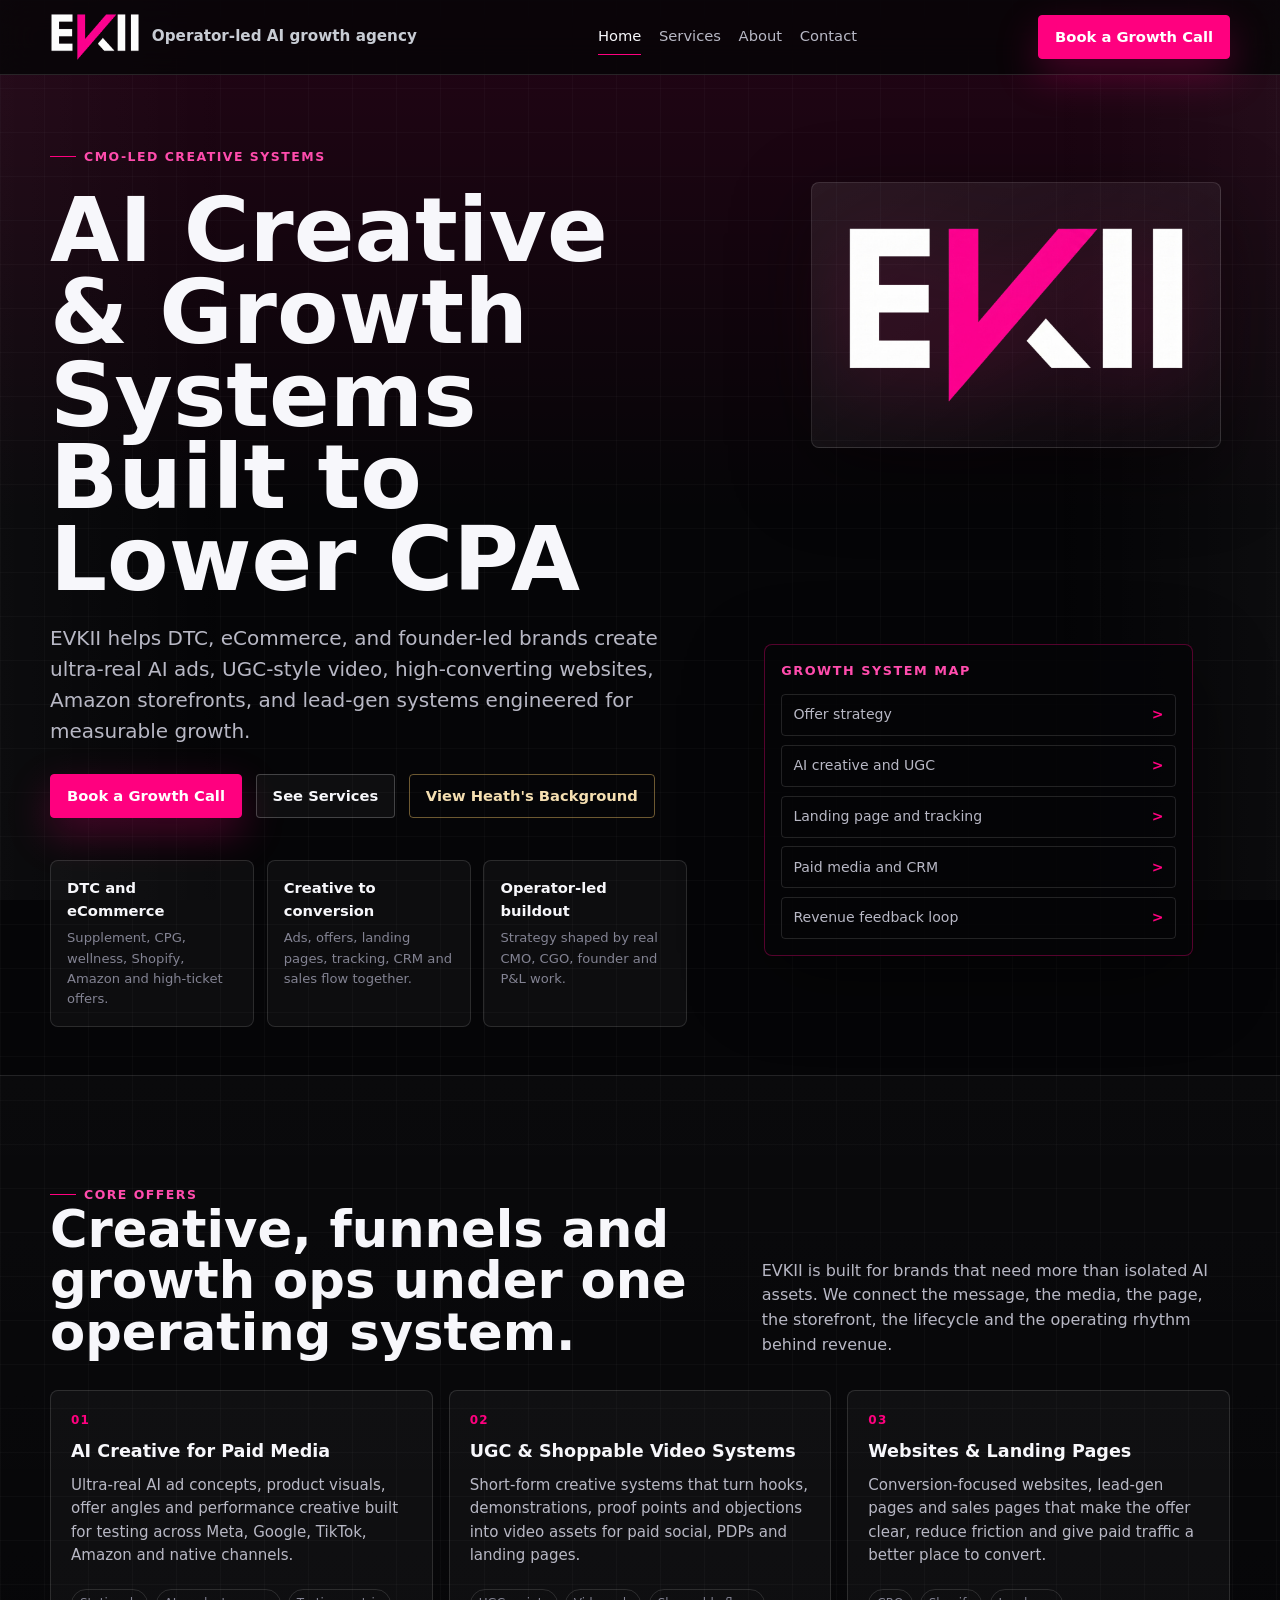
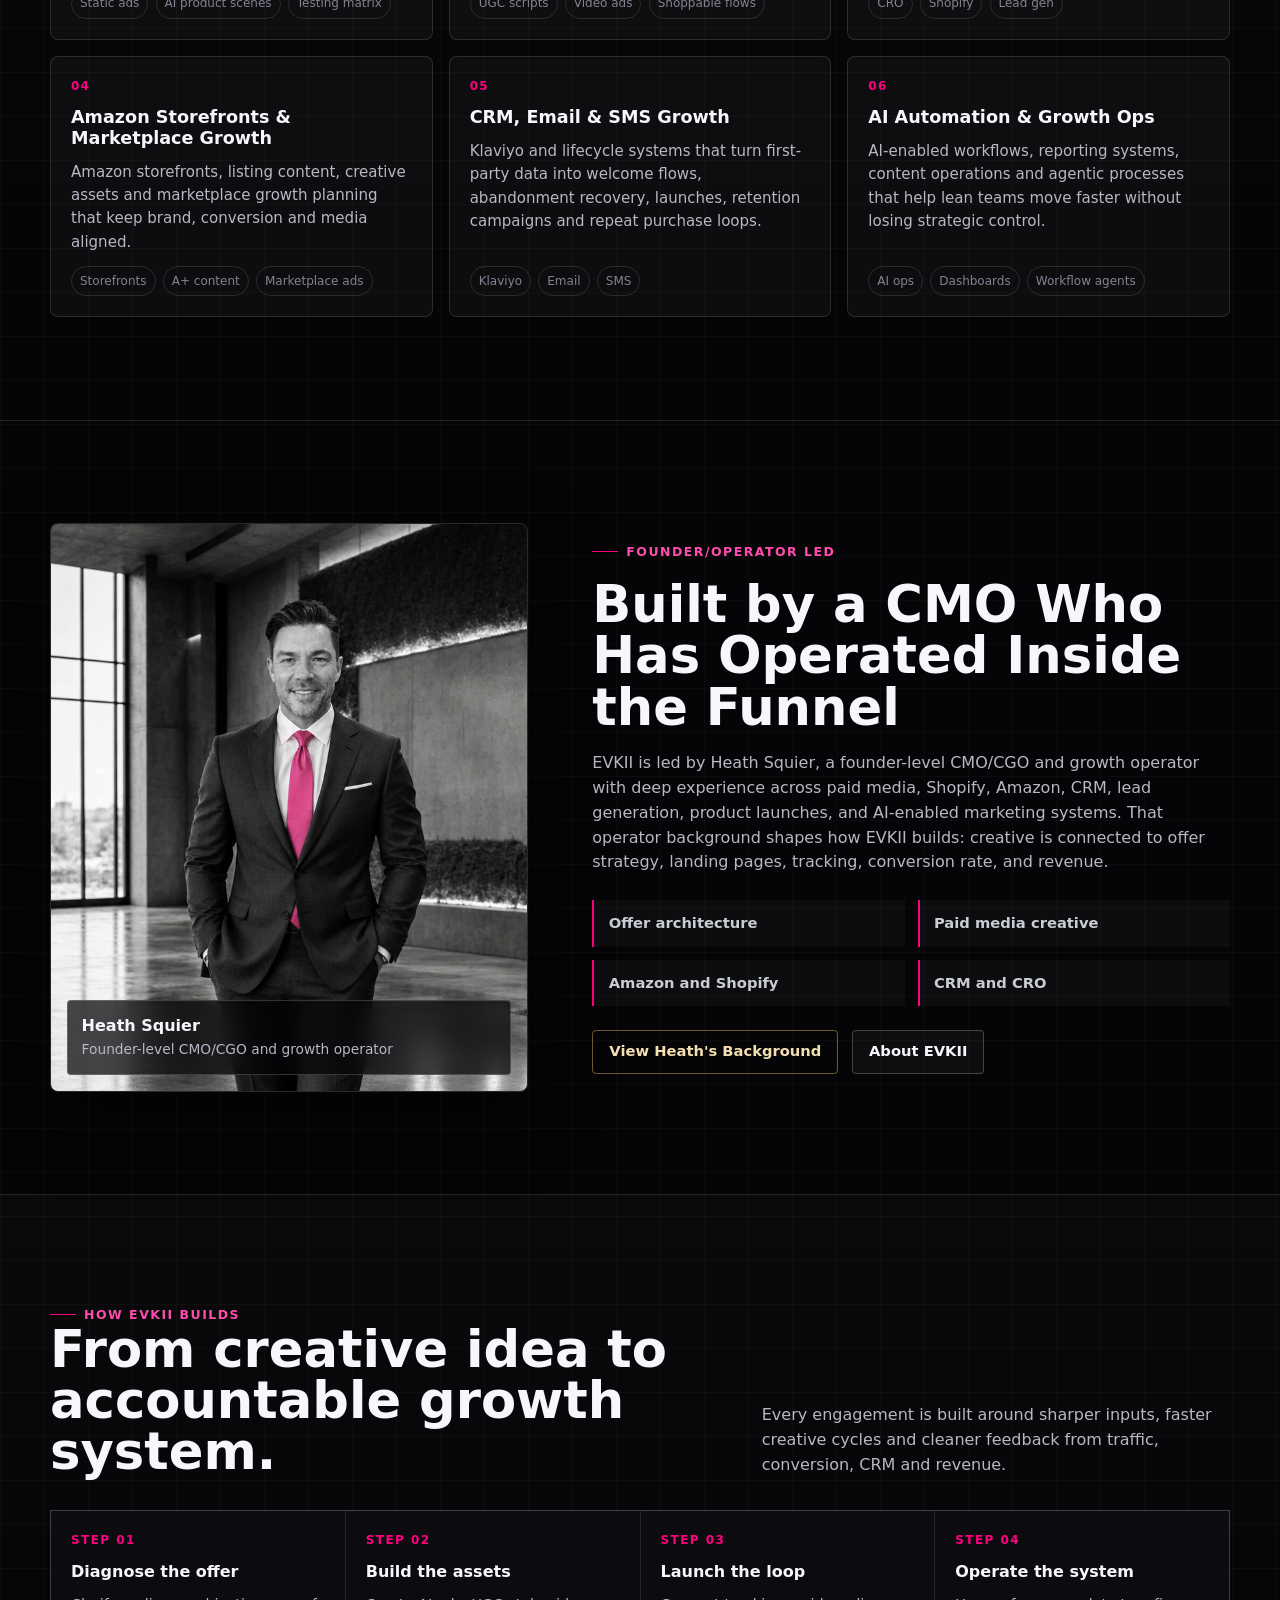
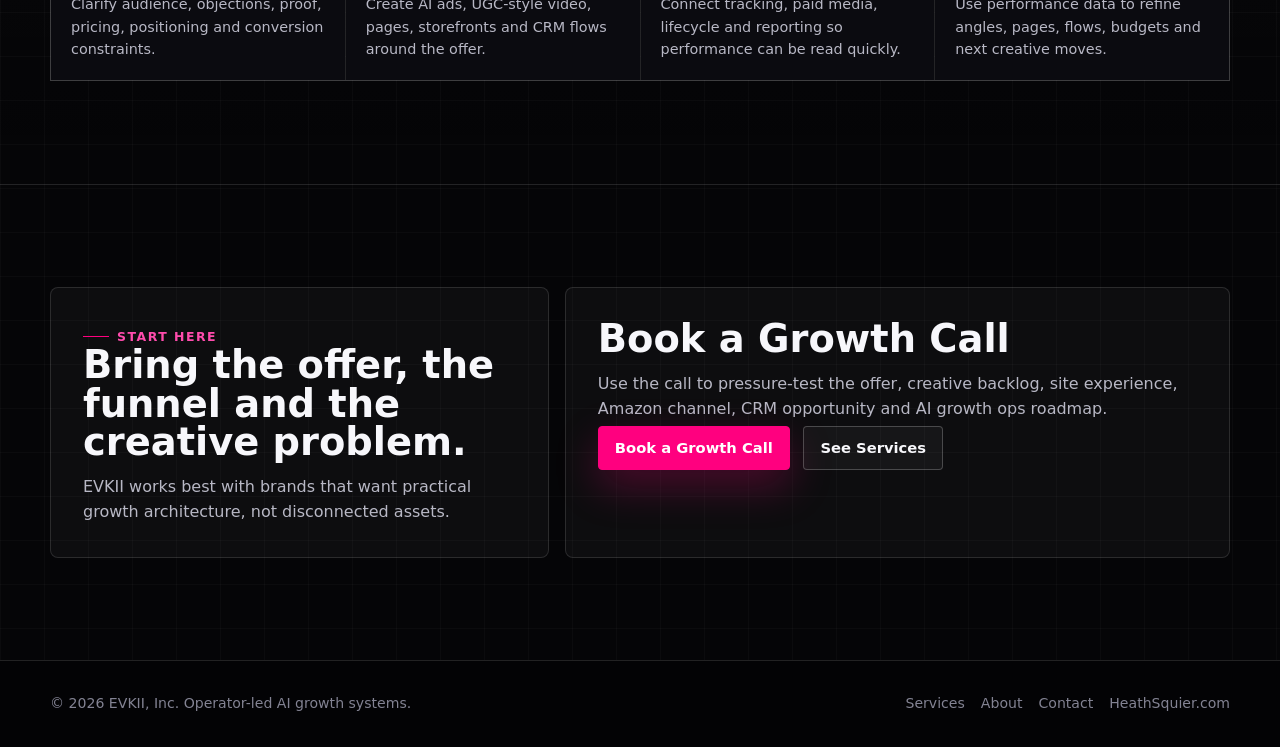
==== commit 61fceffe: "Use provided EVKII logo artwork" ====
--- a/index.html
+++ b/index.html
@@ -61,7 +61,7 @@
     <header class="site-header">
       <nav class="nav" aria-label="Main navigation">
         <a class="brand" href="/" aria-label="EVKII home">
-          <img src="/assets/evkii-nav-logo.svg" alt="EVKII">
+          <img src="/assets/evkii-logo.png?v=provided-logo" alt="EVKII">
           <span>Operator-led AI growth agency</span>
         </a>
         <button class="menu-toggle" type="button" data-menu-toggle aria-expanded="false" aria-controls="nav-links" aria-label="Open menu">
@@ -107,7 +107,7 @@
         </div>
         <div class="hero-visual" aria-hidden="true">
           <div class="hero-logo-panel">
-            <img src="/assets/evkii-logo.png" alt="">
+            <img src="/assets/evkii-logo.png?v=provided-logo" alt="">
           </div>
           <div class="system-map">
             <h2>Growth system map</h2>
--- a/assets/site.css
+++ b/assets/site.css
@@ -107,9 +107,9 @@
 
 .brand img {
   display: block;
-  width: 122px;
-  max-height: 42px;
-  height: auto;
+  width: auto;
+  height: 48px;
+  max-width: 120px;
   object-fit: contain;
 }
 
@@ -780,8 +780,8 @@
   }
 
   .brand img {
-    width: 104px;
-    max-height: 36px;
+    height: 42px;
+    max-width: 100px;
   }
 
   .hero h1,
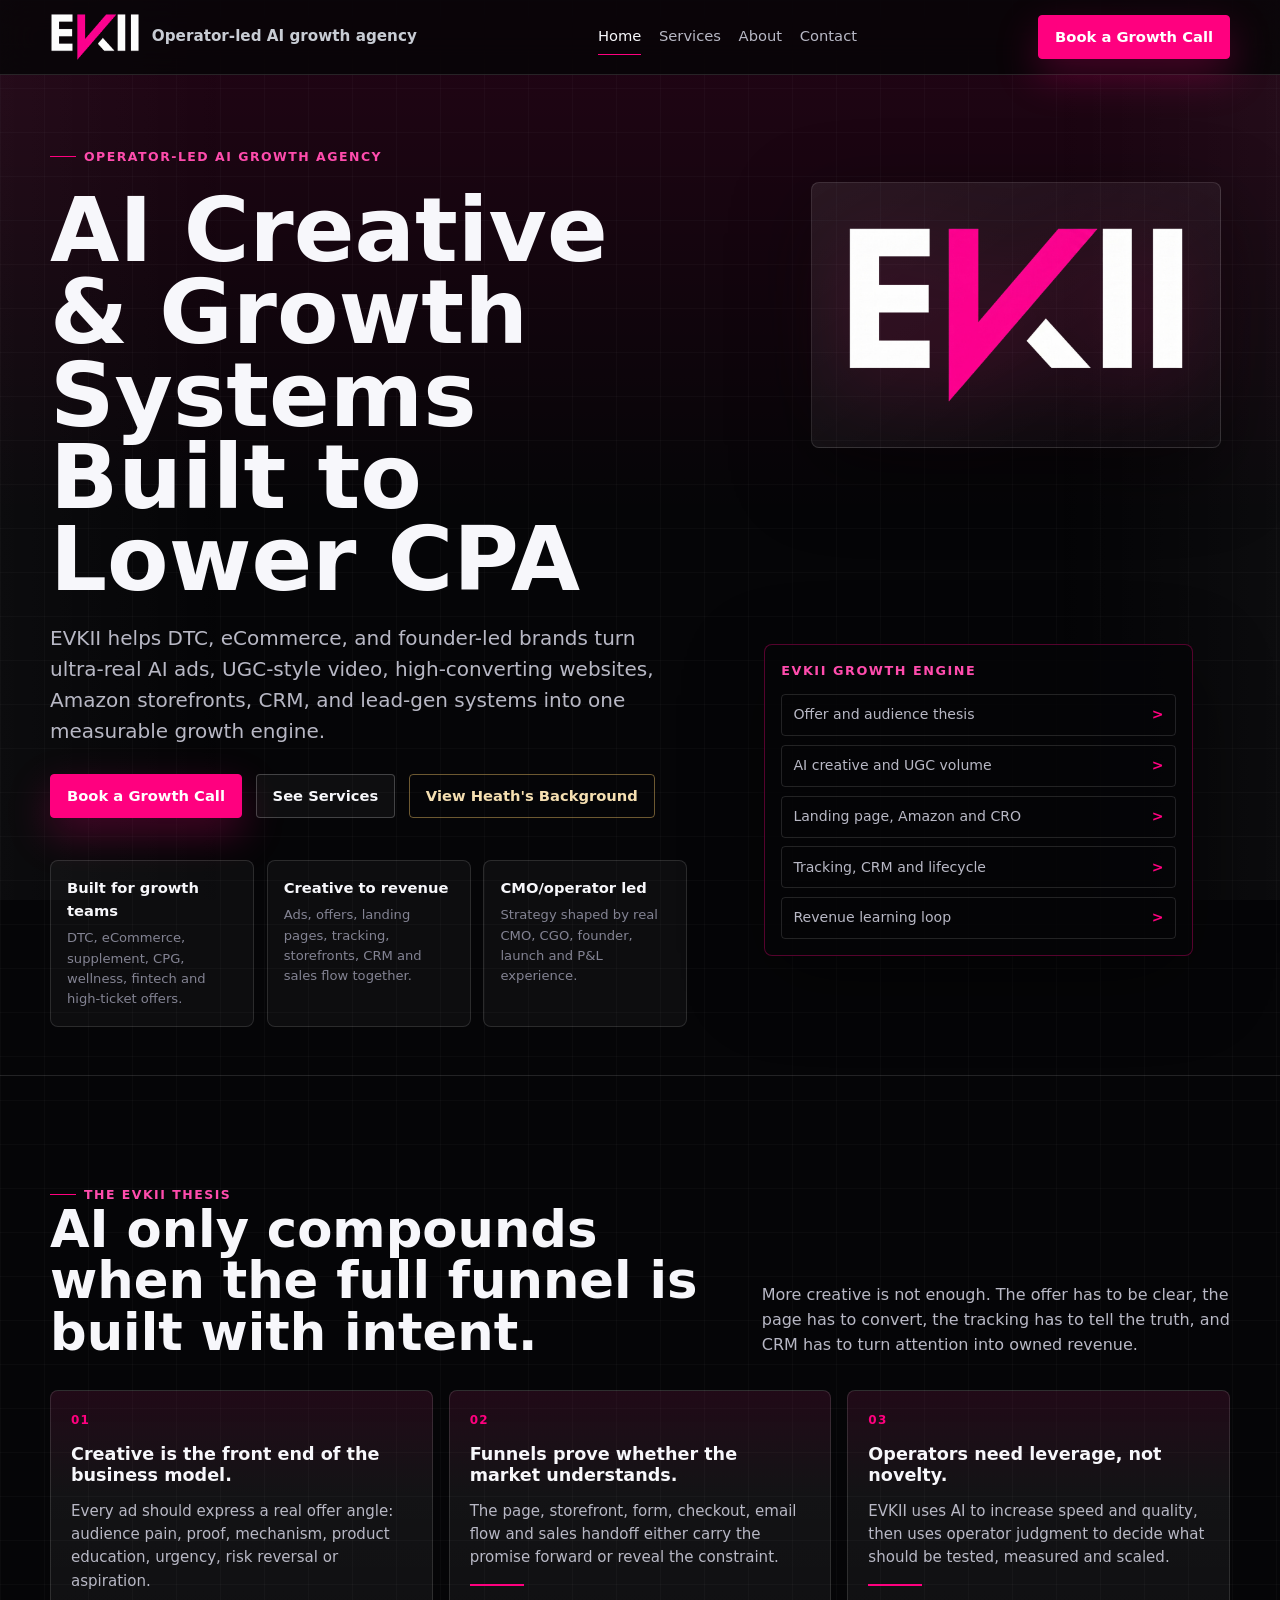
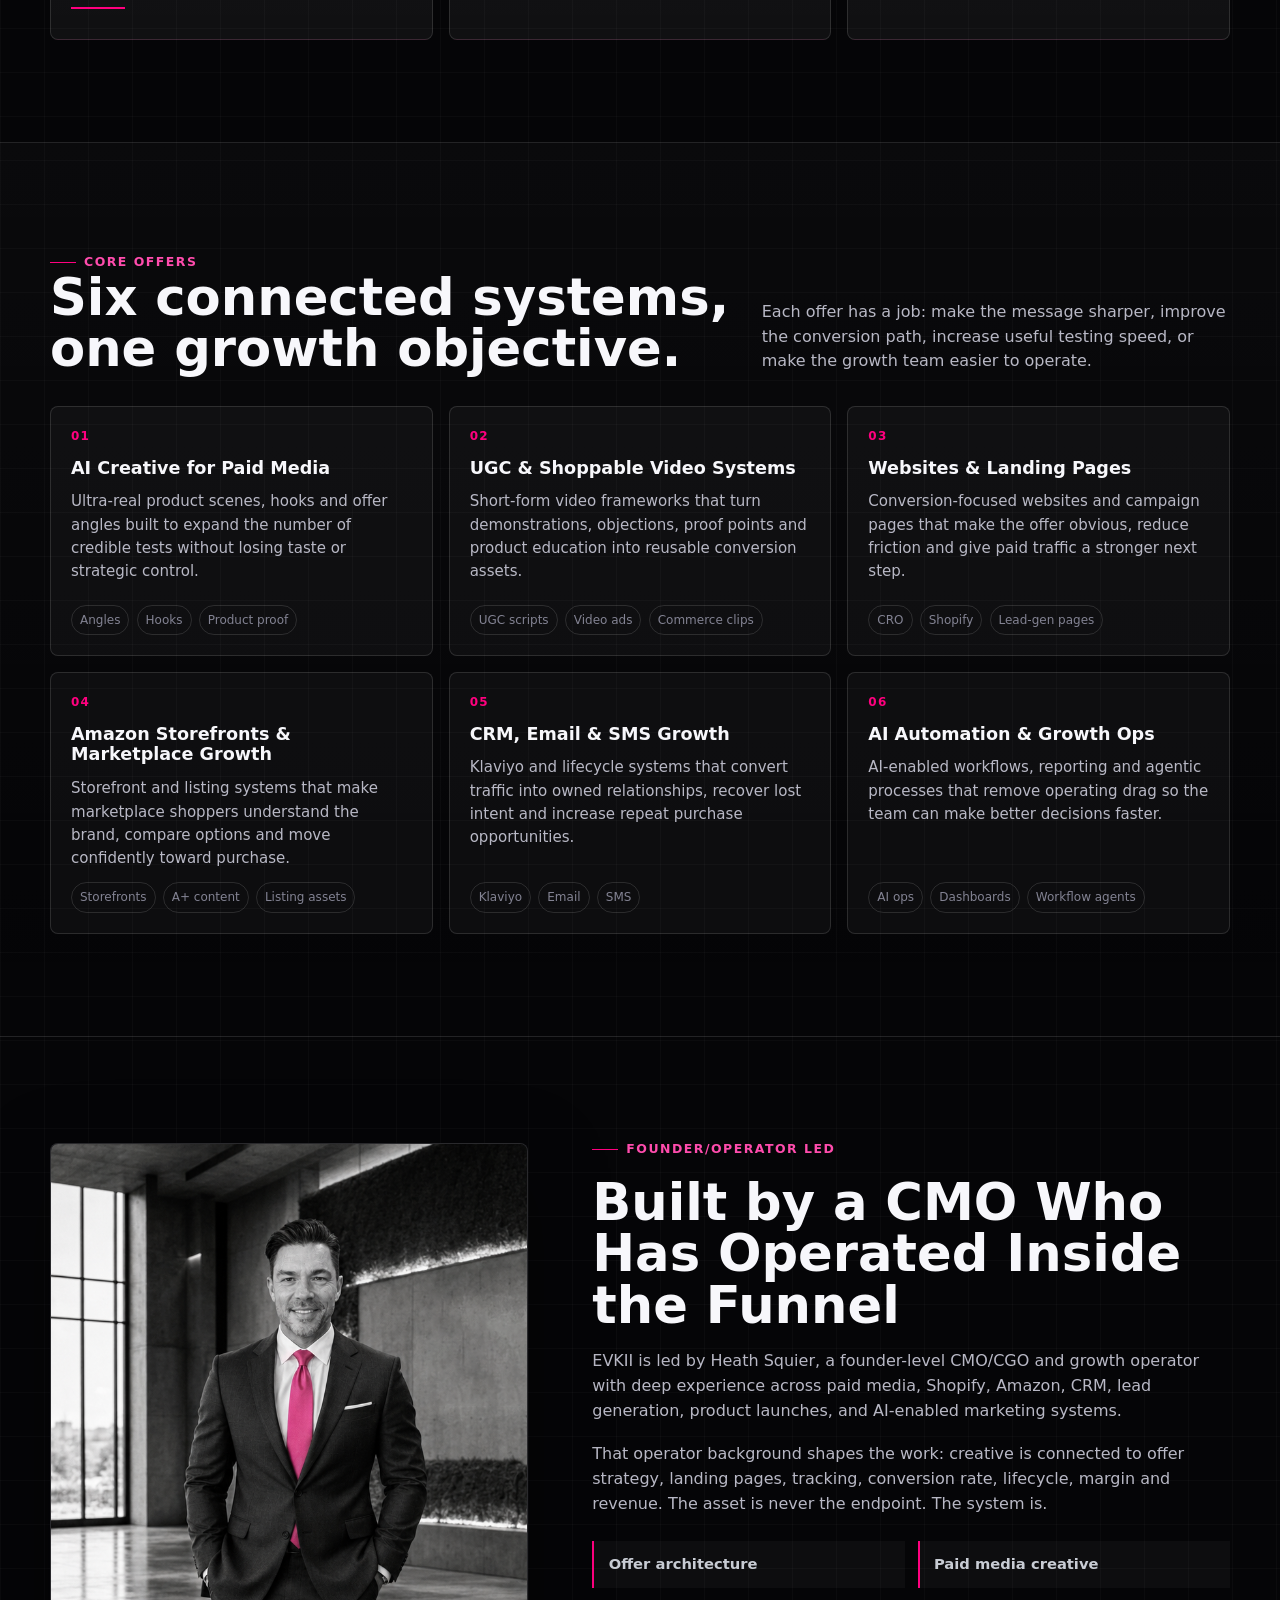
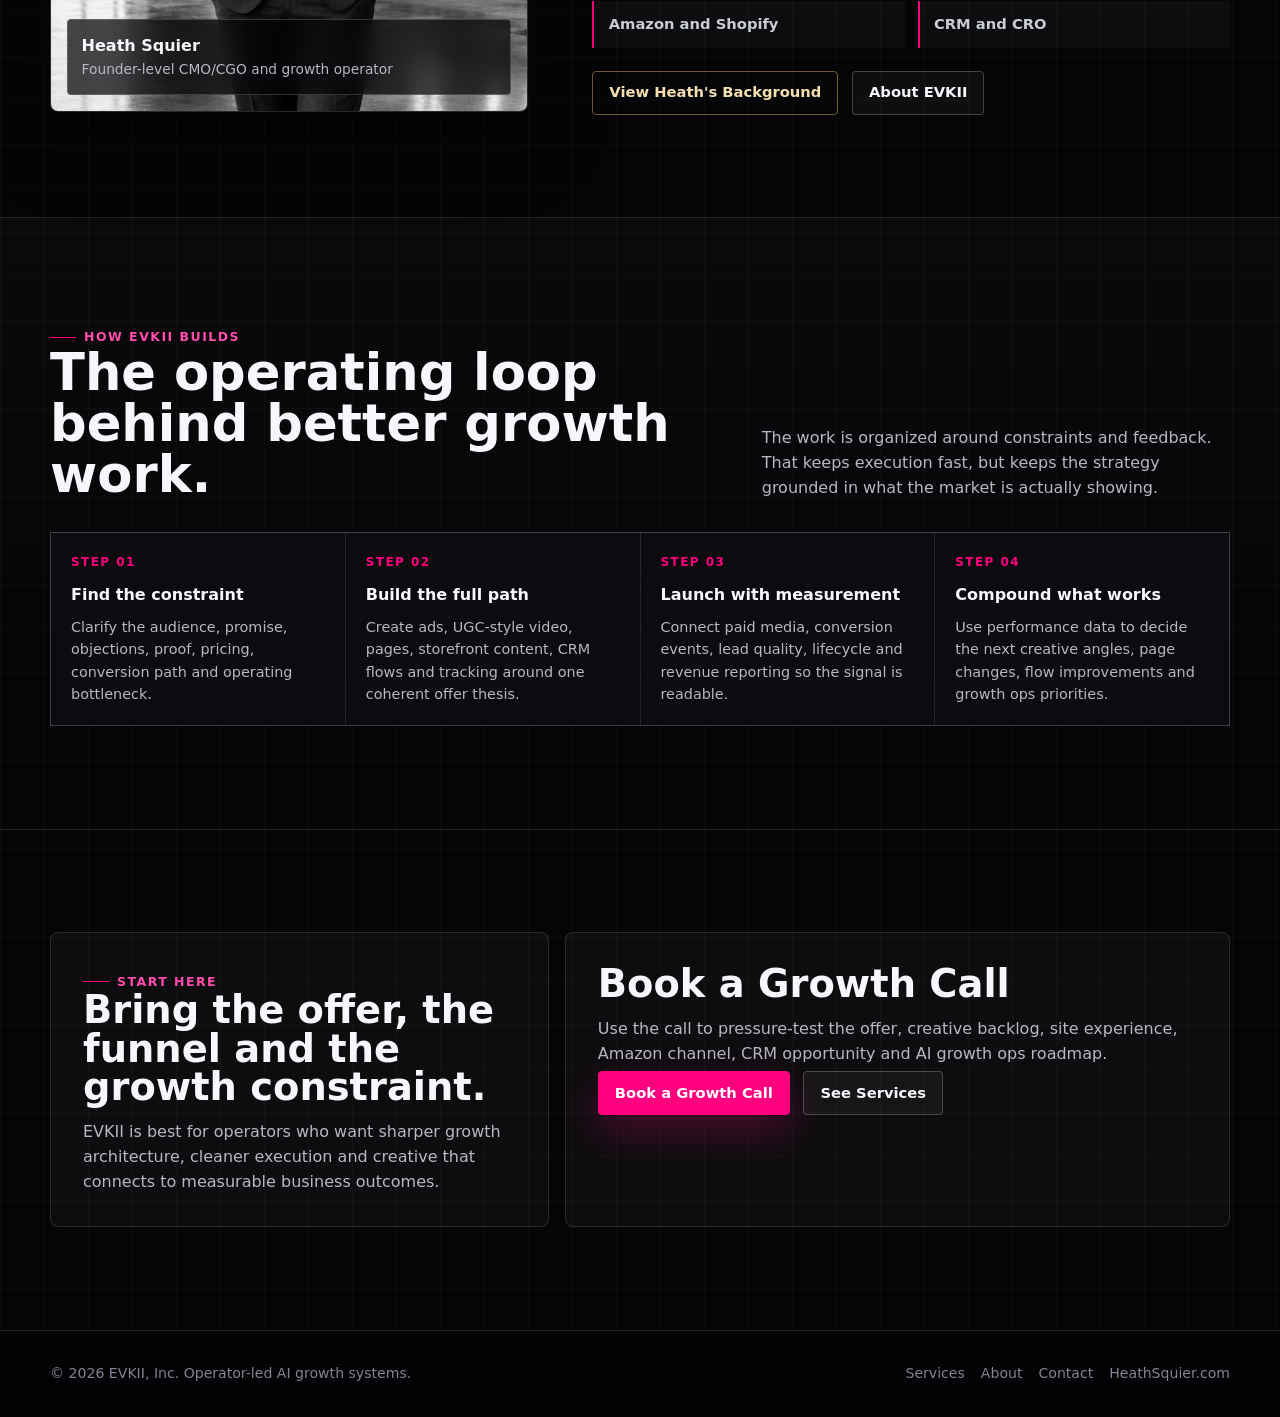
==== commit f4264128: "Refine EVKII growth positioning and site flow" ====
--- a/index.html
+++ b/index.html
@@ -4,11 +4,11 @@
     <meta charset="utf-8">
     <meta name="viewport" content="width=device-width, initial-scale=1">
     <title>EVKII | AI Creative &amp; Growth Systems Agency</title>
-    <meta name="description" content="EVKII builds ultra-real AI creative, UGC video, websites, landing pages, Amazon storefronts, and lead-gen systems for DTC and eCommerce brands.">
+    <meta name="description" content="EVKII is a CMO/operator-led AI marketing agency building AI creative, UGC video, websites, landing pages, Amazon storefronts, CRM, and growth systems.">
     <link rel="canonical" href="https://evkiinc.github.io/">
     <meta property="og:type" content="website">
     <meta property="og:title" content="EVKII | AI Creative &amp; Growth Systems Agency">
-    <meta property="og:description" content="EVKII builds ultra-real AI creative, UGC video, websites, landing pages, Amazon storefronts, and lead-gen systems for DTC and eCommerce brands.">
+    <meta property="og:description" content="EVKII is a CMO/operator-led AI marketing agency building AI creative, UGC video, websites, landing pages, Amazon storefronts, CRM, and growth systems.">
     <meta property="og:url" content="https://evkiinc.github.io/">
     <meta property="og:image" content="https://evkiinc.github.io/assets/evkii-logo.png">
     <meta name="twitter:card" content="summary_large_image">
@@ -25,7 +25,7 @@
             "legalName": "EVKII, Inc.",
             "url": "https://evkiinc.github.io/",
             "logo": "https://evkiinc.github.io/assets/evkii-logo.png",
-            "description": "EVKII is an operator-led AI marketing agency building AI creative, UGC-style video, websites, landing pages, Amazon storefronts, CRM growth, lead-generation systems, and AI growth operations for DTC and eCommerce brands.",
+            "description": "EVKII is a CMO/operator-led AI marketing agency building AI creative, UGC-style video, websites, landing pages, Amazon storefronts, CRM growth, lead-generation systems, and AI growth operations for DTC, eCommerce, supplement, CPG, wellness, fintech, and high-ticket lead-generation brands.",
             "founder": { "@id": "https://evkiinc.github.io/#heath-squier" },
             "sameAs": ["https://heathsquier.com/", "https://github.com/evkiinc"]
           },
@@ -82,9 +82,9 @@
     <main id="main">
       <section class="hero">
         <div class="hero-copy">
-          <span class="eyebrow">CMO-led creative systems</span>
+          <span class="eyebrow">Operator-led AI growth agency</span>
           <h1>AI Creative &amp; Growth Systems Built to Lower CPA</h1>
-          <p class="lead">EVKII helps DTC, eCommerce, and founder-led brands create ultra-real AI ads, UGC-style video, high-converting websites, Amazon storefronts, and lead-gen systems engineered for measurable growth.</p>
+          <p class="lead">EVKII helps DTC, eCommerce, and founder-led brands turn ultra-real AI ads, UGC-style video, high-converting websites, Amazon storefronts, CRM, and lead-gen systems into one measurable growth engine.</p>
           <div class="cta-row">
             <a class="button primary" href="/contact/">Book a Growth Call</a>
             <a class="button secondary" href="/services/">See Services</a>
@@ -92,16 +92,16 @@
           </div>
           <div class="signal-row" aria-label="EVKII growth focus">
             <div class="signal">
-              <strong>DTC and eCommerce</strong>
-              <span>Supplement, CPG, wellness, Shopify, Amazon and high-ticket offers.</span>
+              <strong>Built for growth teams</strong>
+              <span>DTC, eCommerce, supplement, CPG, wellness, fintech and high-ticket offers.</span>
             </div>
             <div class="signal">
-              <strong>Creative to conversion</strong>
-              <span>Ads, offers, landing pages, tracking, CRM and sales flow together.</span>
+              <strong>Creative to revenue</strong>
+              <span>Ads, offers, landing pages, tracking, storefronts, CRM and sales flow together.</span>
             </div>
             <div class="signal">
-              <strong>Operator-led buildout</strong>
-              <span>Strategy shaped by real CMO, CGO, founder and P&amp;L work.</span>
+              <strong>CMO/operator led</strong>
+              <span>Strategy shaped by real CMO, CGO, founder, launch and P&amp;L experience.</span>
             </div>
           </div>
         </div>
@@ -110,14 +110,43 @@
             <img src="/assets/evkii-logo.png?v=provided-logo" alt="">
           </div>
           <div class="system-map">
-            <h2>Growth system map</h2>
+            <h2>EVKII growth engine</h2>
             <div class="flow">
-              <span>Offer strategy</span>
-              <span>AI creative and UGC</span>
-              <span>Landing page and tracking</span>
-              <span>Paid media and CRM</span>
-              <span>Revenue feedback loop</span>
-            </div>
+              <span>Offer and audience thesis</span>
+              <span>AI creative and UGC volume</span>
+              <span>Landing page, Amazon and CRO</span>
+              <span>Tracking, CRM and lifecycle</span>
+              <span>Revenue learning loop</span>
+            </div>
+          </div>
+        </div>
+      </section>
+
+      <section class="section">
+        <div class="section-inner">
+          <div class="section-head">
+            <div>
+              <span class="eyebrow">The EVKII thesis</span>
+              <h2>AI only compounds when the full funnel is built with intent.</h2>
+            </div>
+            <p>More creative is not enough. The offer has to be clear, the page has to convert, the tracking has to tell the truth, and CRM has to turn attention into owned revenue.</p>
+          </div>
+          <div class="thesis-grid">
+            <article class="thesis-card">
+              <span class="index">01</span>
+              <h3>Creative is the front end of the business model.</h3>
+              <p>Every ad should express a real offer angle: audience pain, proof, mechanism, product education, urgency, risk reversal or aspiration.</p>
+            </article>
+            <article class="thesis-card">
+              <span class="index">02</span>
+              <h3>Funnels prove whether the market understands.</h3>
+              <p>The page, storefront, form, checkout, email flow and sales handoff either carry the promise forward or reveal the constraint.</p>
+            </article>
+            <article class="thesis-card">
+              <span class="index">03</span>
+              <h3>Operators need leverage, not novelty.</h3>
+              <p>EVKII uses AI to increase speed and quality, then uses operator judgment to decide what should be tested, measured and scaled.</p>
+            </article>
           </div>
         </div>
       </section>
@@ -127,45 +156,45 @@
           <div class="section-head">
             <div>
               <span class="eyebrow">Core offers</span>
-              <h2>Creative, funnels and growth ops under one operating system.</h2>
-            </div>
-            <p>EVKII is built for brands that need more than isolated AI assets. We connect the message, the media, the page, the storefront, the lifecycle and the operating rhythm behind revenue.</p>
+              <h2>Six connected systems, one growth objective.</h2>
+            </div>
+            <p>Each offer has a job: make the message sharper, improve the conversion path, increase useful testing speed, or make the growth team easier to operate.</p>
           </div>
           <div class="service-grid">
             <article class="service-card">
               <span class="index">01</span>
               <h3>AI Creative for Paid Media</h3>
-              <p>Ultra-real AI ad concepts, product visuals, offer angles and performance creative built for testing across Meta, Google, TikTok, Amazon and native channels.</p>
-              <div class="tag-list"><span>Static ads</span><span>AI product scenes</span><span>Testing matrix</span></div>
+              <p>Ultra-real product scenes, hooks and offer angles built to expand the number of credible tests without losing taste or strategic control.</p>
+              <div class="tag-list"><span>Angles</span><span>Hooks</span><span>Product proof</span></div>
             </article>
             <article class="service-card">
               <span class="index">02</span>
               <h3>UGC &amp; Shoppable Video Systems</h3>
-              <p>Short-form creative systems that turn hooks, demonstrations, proof points and objections into video assets for paid social, PDPs and landing pages.</p>
-              <div class="tag-list"><span>UGC scripts</span><span>Video ads</span><span>Shoppable flows</span></div>
+              <p>Short-form video frameworks that turn demonstrations, objections, proof points and product education into reusable conversion assets.</p>
+              <div class="tag-list"><span>UGC scripts</span><span>Video ads</span><span>Commerce clips</span></div>
             </article>
             <article class="service-card">
               <span class="index">03</span>
               <h3>Websites &amp; Landing Pages</h3>
-              <p>Conversion-focused websites, lead-gen pages and sales pages that make the offer clear, reduce friction and give paid traffic a better place to convert.</p>
-              <div class="tag-list"><span>CRO</span><span>Shopify</span><span>Lead gen</span></div>
+              <p>Conversion-focused websites and campaign pages that make the offer obvious, reduce friction and give paid traffic a stronger next step.</p>
+              <div class="tag-list"><span>CRO</span><span>Shopify</span><span>Lead-gen pages</span></div>
             </article>
             <article class="service-card">
               <span class="index">04</span>
               <h3>Amazon Storefronts &amp; Marketplace Growth</h3>
-              <p>Amazon storefronts, listing content, creative assets and marketplace growth planning that keep brand, conversion and media aligned.</p>
-              <div class="tag-list"><span>Storefronts</span><span>A+ content</span><span>Marketplace ads</span></div>
+              <p>Storefront and listing systems that make marketplace shoppers understand the brand, compare options and move confidently toward purchase.</p>
+              <div class="tag-list"><span>Storefronts</span><span>A+ content</span><span>Listing assets</span></div>
             </article>
             <article class="service-card">
               <span class="index">05</span>
               <h3>CRM, Email &amp; SMS Growth</h3>
-              <p>Klaviyo and lifecycle systems that turn first-party data into welcome flows, abandonment recovery, launches, retention campaigns and repeat purchase loops.</p>
+              <p>Klaviyo and lifecycle systems that convert traffic into owned relationships, recover lost intent and increase repeat purchase opportunities.</p>
               <div class="tag-list"><span>Klaviyo</span><span>Email</span><span>SMS</span></div>
             </article>
             <article class="service-card">
               <span class="index">06</span>
               <h3>AI Automation &amp; Growth Ops</h3>
-              <p>AI-enabled workflows, reporting systems, content operations and agentic processes that help lean teams move faster without losing strategic control.</p>
+              <p>AI-enabled workflows, reporting and agentic processes that remove operating drag so the team can make better decisions faster.</p>
               <div class="tag-list"><span>AI ops</span><span>Dashboards</span><span>Workflow agents</span></div>
             </article>
           </div>
@@ -184,7 +213,8 @@
           <div class="split-copy">
             <span class="eyebrow">Founder/operator led</span>
             <h2>Built by a CMO Who Has Operated Inside the Funnel</h2>
-            <p>EVKII is led by Heath Squier, a founder-level CMO/CGO and growth operator with deep experience across paid media, Shopify, Amazon, CRM, lead generation, product launches, and AI-enabled marketing systems. That operator background shapes how EVKII builds: creative is connected to offer strategy, landing pages, tracking, conversion rate, and revenue.</p>
+            <p>EVKII is led by Heath Squier, a founder-level CMO/CGO and growth operator with deep experience across paid media, Shopify, Amazon, CRM, lead generation, product launches, and AI-enabled marketing systems.</p>
+            <p>That operator background shapes the work: creative is connected to offer strategy, landing pages, tracking, conversion rate, lifecycle, margin and revenue. The asset is never the endpoint. The system is.</p>
             <div class="operator-list">
               <span>Offer architecture</span>
               <span>Paid media creative</span>
@@ -204,30 +234,30 @@
           <div class="section-head">
             <div>
               <span class="eyebrow">How EVKII builds</span>
-              <h2>From creative idea to accountable growth system.</h2>
-            </div>
-            <p>Every engagement is built around sharper inputs, faster creative cycles and cleaner feedback from traffic, conversion, CRM and revenue.</p>
+              <h2>The operating loop behind better growth work.</h2>
+            </div>
+            <p>The work is organized around constraints and feedback. That keeps execution fast, but keeps the strategy grounded in what the market is actually showing.</p>
           </div>
           <div class="process">
             <article class="process-step">
               <strong>Step 01</strong>
-              <h3>Diagnose the offer</h3>
-              <p>Clarify audience, objections, proof, pricing, positioning and conversion constraints.</p>
+              <h3>Find the constraint</h3>
+              <p>Clarify the audience, promise, objections, proof, pricing, conversion path and operating bottleneck.</p>
             </article>
             <article class="process-step">
               <strong>Step 02</strong>
-              <h3>Build the assets</h3>
-              <p>Create AI ads, UGC-style video, pages, storefronts and CRM flows around the offer.</p>
+              <h3>Build the full path</h3>
+              <p>Create ads, UGC-style video, pages, storefront content, CRM flows and tracking around one coherent offer thesis.</p>
             </article>
             <article class="process-step">
               <strong>Step 03</strong>
-              <h3>Launch the loop</h3>
-              <p>Connect tracking, paid media, lifecycle and reporting so performance can be read quickly.</p>
+              <h3>Launch with measurement</h3>
+              <p>Connect paid media, conversion events, lead quality, lifecycle and revenue reporting so the signal is readable.</p>
             </article>
             <article class="process-step">
               <strong>Step 04</strong>
-              <h3>Operate the system</h3>
-              <p>Use performance data to refine angles, pages, flows, budgets and next creative moves.</p>
+              <h3>Compound what works</h3>
+              <p>Use performance data to decide the next creative angles, page changes, flow improvements and growth ops priorities.</p>
             </article>
           </div>
         </div>
@@ -237,8 +267,8 @@
         <div class="section-inner contact-layout">
           <div class="contact-panel">
             <span class="eyebrow">Start here</span>
-            <h2>Bring the offer, the funnel and the creative problem.</h2>
-            <p>EVKII works best with brands that want practical growth architecture, not disconnected assets.</p>
+            <h2>Bring the offer, the funnel and the growth constraint.</h2>
+            <p>EVKII is best for operators who want sharper growth architecture, cleaner execution and creative that connects to measurable business outcomes.</p>
           </div>
           <div class="contact-panel">
             <h2>Book a Growth Call</h2>
--- a/assets/site.css
+++ b/assets/site.css
@@ -397,7 +397,8 @@
 
 .service-grid,
 .category-grid,
-.principles-grid {
+.principles-grid,
+.thesis-grid {
   display: grid;
   grid-template-columns: repeat(3, minmax(0, 1fr));
   gap: 1rem;
@@ -406,6 +407,7 @@
 .service-card,
 .category-card,
 .principle-card,
+.thesis-card,
 .metric-card {
   border: 1px solid var(--line);
   border-radius: var(--radius);
@@ -418,6 +420,24 @@
   display: grid;
   grid-template-rows: auto auto 1fr auto;
   gap: 0.75rem;
+}
+
+.thesis-card {
+  min-height: 250px;
+  display: grid;
+  align-content: start;
+  gap: 0.9rem;
+  background:
+    linear-gradient(180deg, rgba(255, 0, 127, 0.09), rgba(255, 255, 255, 0.03) 42%, rgba(255, 255, 255, 0.02)),
+    rgba(255, 255, 255, 0.028);
+}
+
+.thesis-card::after {
+  content: "";
+  align-self: end;
+  width: 54px;
+  height: 2px;
+  background: var(--pink);
 }
 
 .index {
@@ -429,6 +449,7 @@
 }
 
 .service-card h3,
+.thesis-card h3,
 .category-card h2,
 .category-card h3,
 .principle-card h3,
@@ -439,6 +460,7 @@
 }
 
 .service-card p,
+.thesis-card p,
 .category-card p,
 .principle-card p,
 .metric-card p {
@@ -597,10 +619,22 @@
   grid-template-columns: repeat(2, minmax(0, 1fr));
 }
 
+.compact-head {
+  margin-bottom: 1.2rem;
+}
+
+.service-process {
+  margin-bottom: 1rem;
+}
+
 .category-card {
   min-height: 270px;
   display: grid;
   gap: 0.85rem;
+}
+
+.category-card p strong {
+  color: var(--text);
 }
 
 .category-card ul,
@@ -761,6 +795,7 @@
   }
 
   .service-grid,
+  .thesis-grid,
   .principles-grid {
     grid-template-columns: repeat(2, minmax(0, 1fr));
   }
@@ -805,6 +840,7 @@
 
   .signal-row,
   .service-grid,
+  .thesis-grid,
   .category-grid,
   .principles-grid,
   .operator-list,
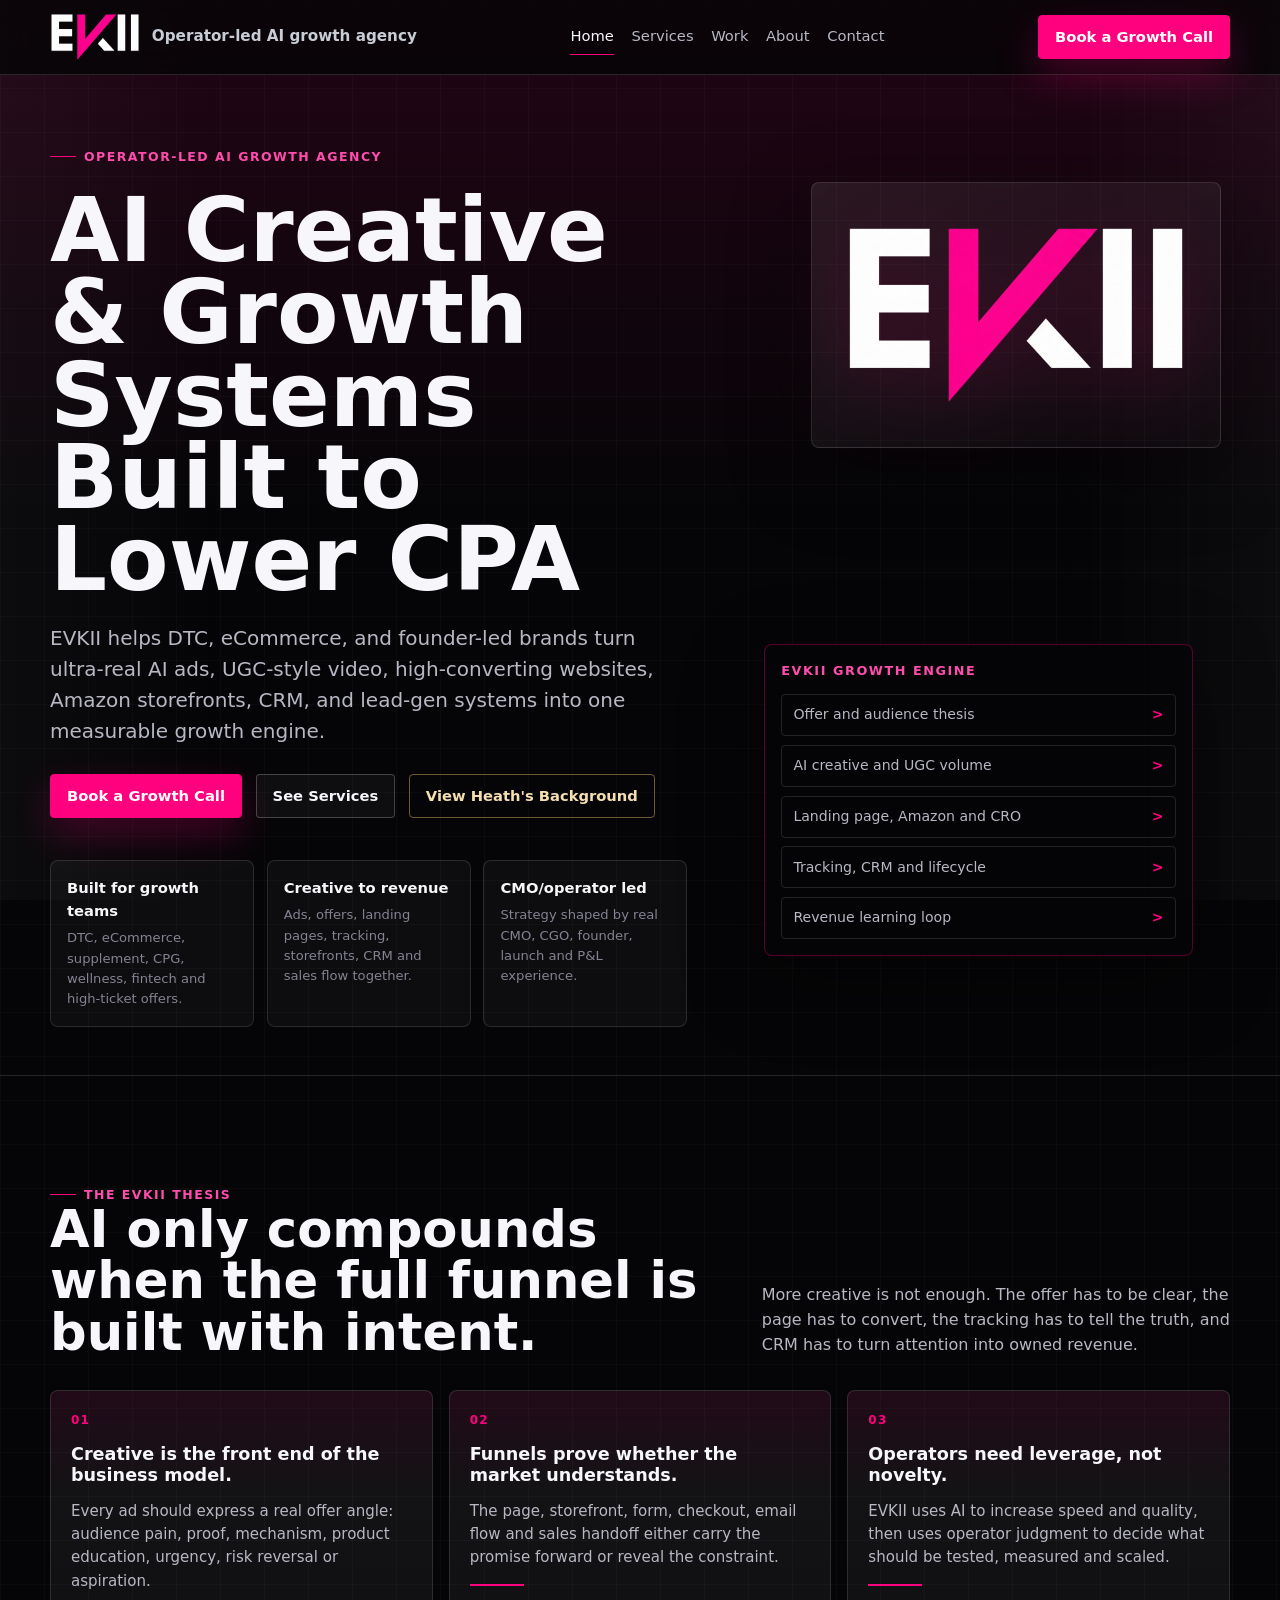
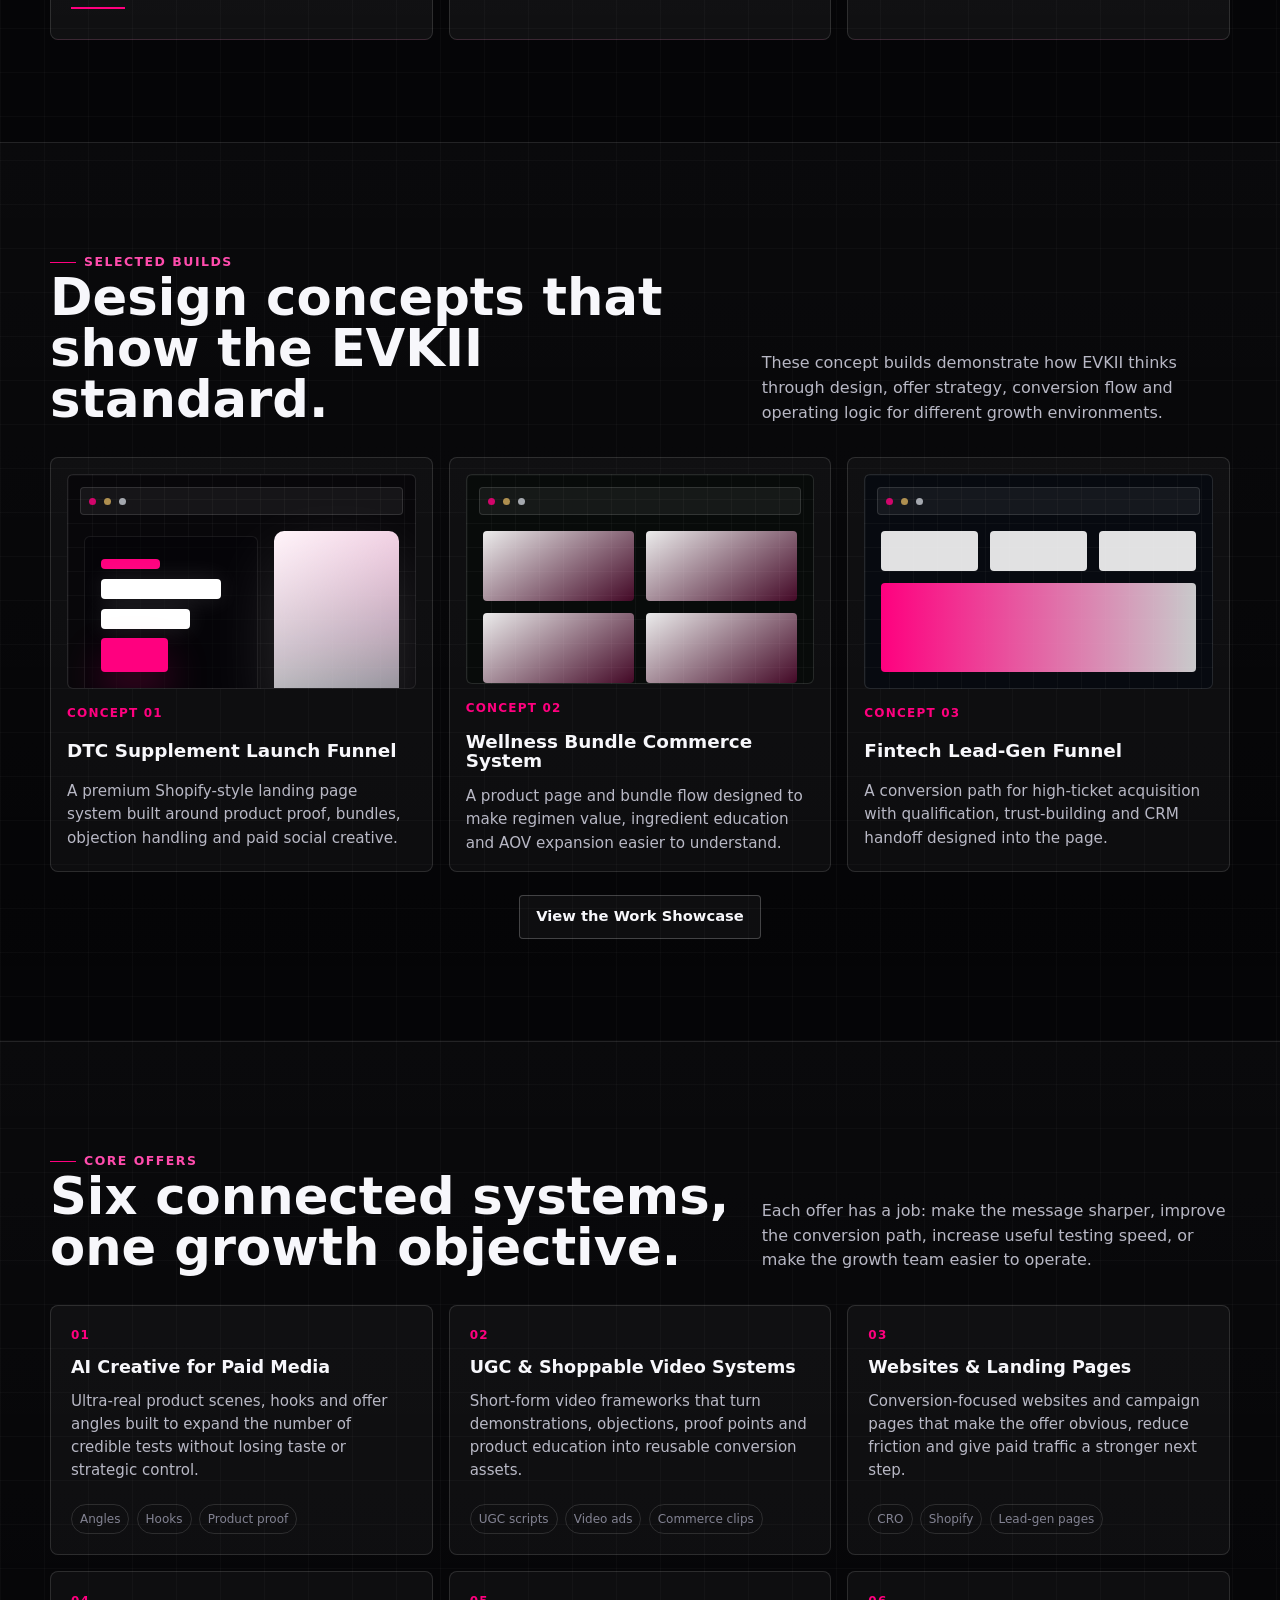
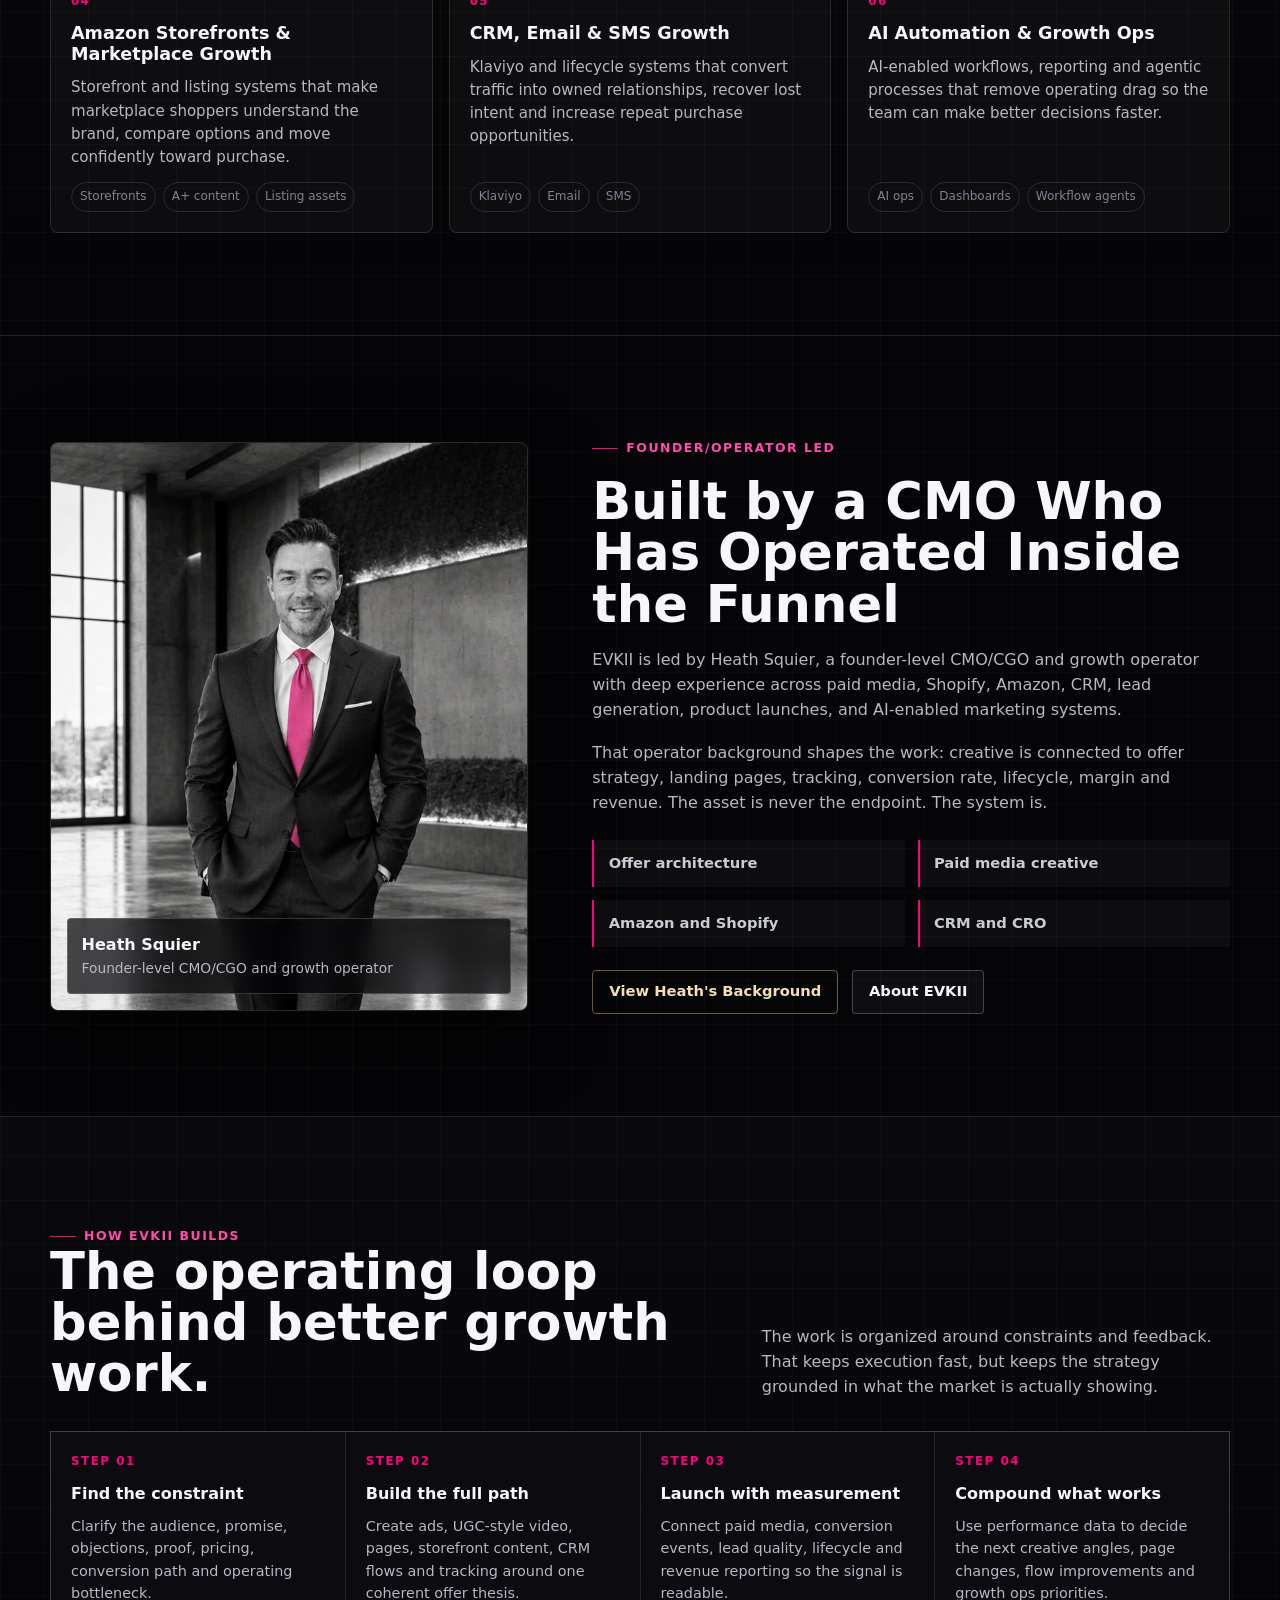
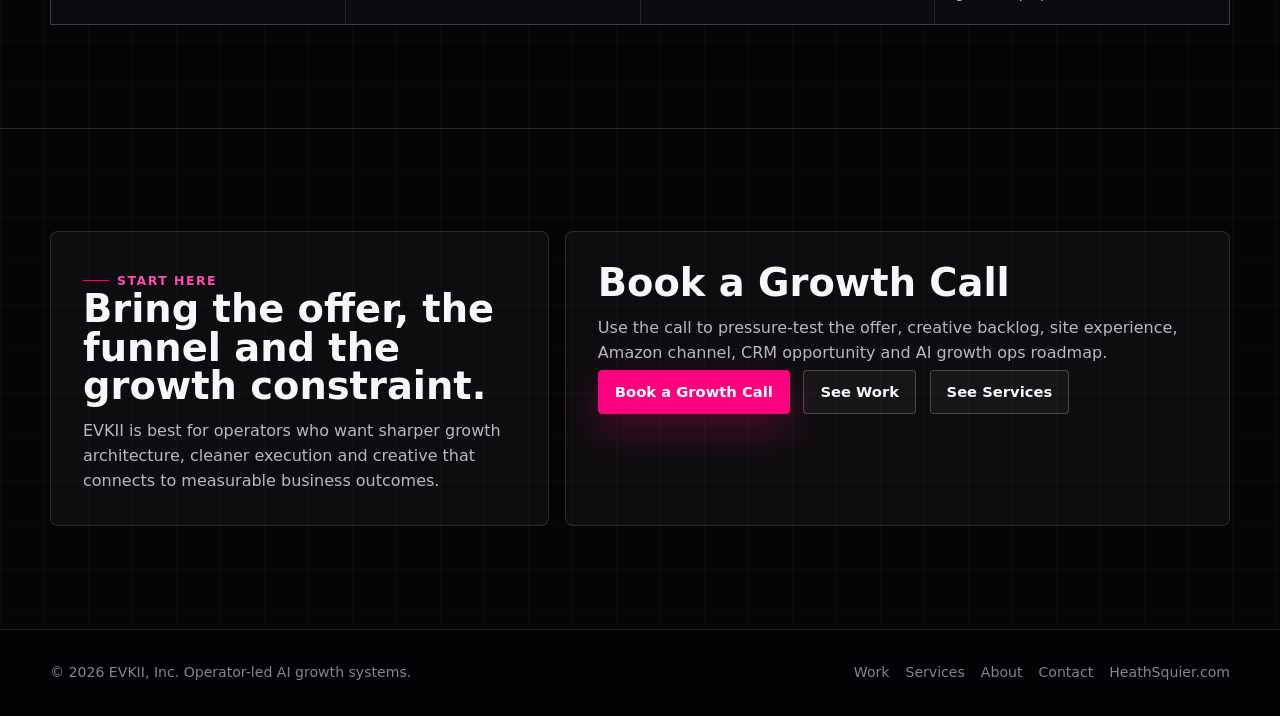
==== commit 7c8366c5: "Add creative work showcase" ====
--- a/index.html
+++ b/index.html
@@ -51,6 +51,16 @@
               { "@type": "ListItem", "position": 5, "name": "CRM, Email and SMS Growth", "url": "https://evkiinc.github.io/services/#crm-klaviyo-lifecycle" },
               { "@type": "ListItem", "position": 6, "name": "AI Automation and Growth Ops", "url": "https://evkiinc.github.io/services/#ai-growth-ops" }
             ]
+          },
+          {
+            "@type": "ItemList",
+            "@id": "https://evkiinc.github.io/work/#showcase",
+            "name": "EVKII design concept showcase",
+            "itemListElement": [
+              { "@type": "ListItem", "position": 1, "name": "DTC supplement launch funnel", "url": "https://evkiinc.github.io/work/#supplement-launch" },
+              { "@type": "ListItem", "position": 2, "name": "Wellness bundle commerce system", "url": "https://evkiinc.github.io/work/#wellness-commerce" },
+              { "@type": "ListItem", "position": 3, "name": "Fintech lead-generation funnel", "url": "https://evkiinc.github.io/work/#fintech-lead-gen" }
+            ]
           }
         ]
       }
@@ -70,6 +80,7 @@
         <div class="nav-links" id="nav-links" data-nav-links>
           <a href="/" aria-current="page">Home</a>
           <a href="/services/">Services</a>
+          <a href="/work/">Work</a>
           <a href="/about/">About</a>
           <a href="/contact/">Contact</a>
         </div>
@@ -151,6 +162,66 @@
         </div>
       </section>
 
+      <section class="section alt">
+        <div class="section-inner">
+          <div class="section-head">
+            <div>
+              <span class="eyebrow">Selected builds</span>
+              <h2>Design concepts that show the EVKII standard.</h2>
+            </div>
+            <p>These concept builds demonstrate how EVKII thinks through design, offer strategy, conversion flow and operating logic for different growth environments.</p>
+          </div>
+          <div class="work-grid featured-work">
+            <a class="work-card" href="/work/#supplement-launch">
+              <div class="work-visual visual-supplement" aria-hidden="true">
+                <div class="mock-browser">
+                  <span></span><span></span><span></span>
+                </div>
+                <div class="mock-hero">
+                  <div class="mock-copy">
+                    <i></i><b></b><b></b><small></small>
+                  </div>
+                  <div class="mock-product"></div>
+                </div>
+              </div>
+              <span class="index">Concept 01</span>
+              <h3>DTC Supplement Launch Funnel</h3>
+              <p>A premium Shopify-style landing page system built around product proof, bundles, objection handling and paid social creative.</p>
+            </a>
+            <a class="work-card" href="/work/#wellness-commerce">
+              <div class="work-visual visual-wellness" aria-hidden="true">
+                <div class="mock-browser">
+                  <span></span><span></span><span></span>
+                </div>
+                <div class="mock-grid">
+                  <i></i><i></i><i></i><i></i>
+                </div>
+              </div>
+              <span class="index">Concept 02</span>
+              <h3>Wellness Bundle Commerce System</h3>
+              <p>A product page and bundle flow designed to make regimen value, ingredient education and AOV expansion easier to understand.</p>
+            </a>
+            <a class="work-card" href="/work/#fintech-lead-gen">
+              <div class="work-visual visual-fintech" aria-hidden="true">
+                <div class="mock-browser">
+                  <span></span><span></span><span></span>
+                </div>
+                <div class="mock-dashboard">
+                  <strong></strong><strong></strong><strong></strong>
+                  <em></em>
+                </div>
+              </div>
+              <span class="index">Concept 03</span>
+              <h3>Fintech Lead-Gen Funnel</h3>
+              <p>A conversion path for high-ticket acquisition with qualification, trust-building and CRM handoff designed into the page.</p>
+            </a>
+          </div>
+          <div class="section-action">
+            <a class="button secondary" href="/work/">View the Work Showcase</a>
+          </div>
+        </div>
+      </section>
+
       <section class="section alt" id="services">
         <div class="section-inner">
           <div class="section-head">
@@ -275,6 +346,7 @@
             <p>Use the call to pressure-test the offer, creative backlog, site experience, Amazon channel, CRM opportunity and AI growth ops roadmap.</p>
             <div class="cta-row">
               <a class="button primary" href="/contact/">Book a Growth Call</a>
+              <a class="button secondary" href="/work/">See Work</a>
               <a class="button secondary" href="/services/">See Services</a>
             </div>
           </div>
@@ -286,6 +358,7 @@
       <div class="footer-inner">
         <p>&copy; <span data-year></span> EVKII, Inc. Operator-led AI growth systems.</p>
         <div class="footer-links">
+          <a href="/work/">Work</a>
           <a href="/services/">Services</a>
           <a href="/about/">About</a>
           <a href="/contact/">Contact</a>
--- a/assets/site.css
+++ b/assets/site.css
@@ -487,6 +487,336 @@
   font-size: 0.75rem;
 }
 
+.work-grid {
+  display: grid;
+  grid-template-columns: repeat(2, minmax(0, 1fr));
+  gap: 1rem;
+}
+
+.featured-work {
+  grid-template-columns: repeat(3, minmax(0, 1fr));
+}
+
+.work-card {
+  display: grid;
+  gap: 0.9rem;
+  min-height: 100%;
+  border: 1px solid var(--line);
+  border-radius: var(--radius);
+  background: rgba(255, 255, 255, 0.035);
+  padding: 1rem;
+  overflow: hidden;
+  transition: transform 180ms ease, border-color 180ms ease, background 180ms ease;
+}
+
+a.work-card:hover {
+  transform: translateY(-2px);
+  border-color: rgba(255, 0, 127, 0.5);
+  background: rgba(255, 255, 255, 0.052);
+}
+
+.work-card-large {
+  grid-column: span 2;
+}
+
+.work-card h2,
+.work-card h3 {
+  margin: 0;
+  font-size: clamp(1.35rem, 2.3vw, 2.1rem);
+  line-height: 1.05;
+}
+
+.featured-work .work-card h3 {
+  font-size: 1.15rem;
+}
+
+.work-card p {
+  color: var(--muted);
+  font-size: 0.95rem;
+}
+
+.work-visual {
+  position: relative;
+  min-height: 245px;
+  border: 1px solid var(--line);
+  border-radius: 6px;
+  background:
+    linear-gradient(rgba(255, 255, 255, 0.03) 1px, transparent 1px),
+    linear-gradient(90deg, rgba(255, 255, 255, 0.03) 1px, transparent 1px),
+    #07070b;
+  background-size: 24px 24px, 24px 24px, auto;
+  overflow: hidden;
+}
+
+.featured-work .work-visual {
+  min-height: 210px;
+}
+
+.mock-browser {
+  position: absolute;
+  top: 0.75rem;
+  left: 0.75rem;
+  right: 0.75rem;
+  height: 28px;
+  border: 1px solid var(--line);
+  border-radius: 4px;
+  background: rgba(255, 255, 255, 0.06);
+}
+
+.mock-browser span {
+  position: relative;
+  display: inline-block;
+  width: 7px;
+  height: 7px;
+  margin: 10px 0 0 8px;
+  border-radius: 999px;
+  background: var(--pink);
+  opacity: 0.8;
+}
+
+.mock-browser span + span {
+  background: var(--gold);
+}
+
+.mock-browser span + span + span {
+  background: var(--steel);
+}
+
+.mock-hero,
+.mock-grid,
+.mock-dashboard,
+.mock-storefront,
+.mock-ops {
+  position: absolute;
+  left: 1rem;
+  right: 1rem;
+  top: 3.5rem;
+  bottom: 1rem;
+}
+
+.mock-hero {
+  display: grid;
+  grid-template-columns: 1fr 0.72fr;
+  gap: 1rem;
+  align-items: center;
+}
+
+.mock-copy {
+  display: grid;
+  gap: 0.6rem;
+  align-content: center;
+  min-height: 160px;
+  border: 1px solid rgba(255, 255, 255, 0.08);
+  border-radius: 6px;
+  padding: 1rem;
+  background: rgba(5, 5, 7, 0.58);
+}
+
+.mock-copy i,
+.mock-copy b,
+.mock-copy small,
+.mock-dashboard strong,
+.mock-dashboard em,
+.mock-grid i,
+.mock-storefront i,
+.mock-storefront b,
+.mock-ops i,
+.mock-ops strong,
+.mock-stack em {
+  display: block;
+  border-radius: 4px;
+}
+
+.mock-copy i {
+  width: 42%;
+  height: 10px;
+  background: var(--pink);
+}
+
+.mock-copy b {
+  width: 86%;
+  height: 20px;
+  background: #fff;
+  box-shadow: 0 0 24px rgba(255, 255, 255, 0.12);
+}
+
+.mock-copy b + b {
+  width: 64%;
+}
+
+.mock-copy small {
+  width: 48%;
+  height: 34px;
+  background: var(--pink);
+  box-shadow: 0 20px 40px rgba(255, 0, 127, 0.25);
+}
+
+.mock-product {
+  aspect-ratio: 0.74;
+  border-radius: 10px;
+  background:
+    linear-gradient(145deg, rgba(255, 255, 255, 0.96), rgba(200, 204, 212, 0.7)),
+    linear-gradient(180deg, var(--pink), transparent);
+  box-shadow: 0 28px 70px rgba(255, 255, 255, 0.14);
+}
+
+.mock-grid {
+  display: grid;
+  grid-template-columns: repeat(2, minmax(0, 1fr));
+  gap: 0.75rem;
+}
+
+.mock-grid i {
+  background: linear-gradient(145deg, rgba(255, 255, 255, 0.92), rgba(255, 0, 127, 0.24));
+  min-height: 70px;
+}
+
+.mock-dashboard {
+  display: grid;
+  grid-template-columns: repeat(3, minmax(0, 1fr));
+  grid-template-rows: 0.45fr 1fr;
+  gap: 0.75rem;
+}
+
+.mock-dashboard strong {
+  background: rgba(255, 255, 255, 0.88);
+}
+
+.mock-dashboard em {
+  grid-column: 1 / -1;
+  background: linear-gradient(90deg, var(--pink), rgba(255, 255, 255, 0.78));
+}
+
+.mock-storefront {
+  display: grid;
+  grid-template-columns: 1.35fr repeat(3, 0.72fr);
+  gap: 0.75rem;
+  align-items: stretch;
+}
+
+.mock-storefront i {
+  background: linear-gradient(145deg, var(--pink), #fff 88%);
+}
+
+.mock-storefront b {
+  background: rgba(255, 255, 255, 0.86);
+}
+
+.mock-phone {
+  position: absolute;
+  left: 1.15rem;
+  top: 2rem;
+  bottom: 1.15rem;
+  width: 34%;
+  border: 1px solid var(--line-strong);
+  border-radius: 16px;
+  background: #09090d;
+  padding: 0.85rem;
+}
+
+.mock-phone i {
+  display: block;
+  width: 54%;
+  height: 8px;
+  margin: 0 auto 1rem;
+  border-radius: 999px;
+  background: rgba(255, 255, 255, 0.34);
+}
+
+.mock-phone b {
+  display: block;
+  height: 64%;
+  border-radius: 10px;
+  background: linear-gradient(160deg, #fff, var(--pink));
+}
+
+.mock-phone span {
+  display: block;
+  width: 74%;
+  height: 9px;
+  margin: 1rem auto 0;
+  border-radius: 999px;
+  background: var(--pink);
+}
+
+.mock-stack {
+  position: absolute;
+  right: 1.15rem;
+  top: 3rem;
+  bottom: 2rem;
+  width: 48%;
+  display: grid;
+  gap: 0.75rem;
+}
+
+.mock-stack em {
+  background: rgba(255, 255, 255, 0.83);
+}
+
+.mock-ops {
+  display: grid;
+  grid-template-columns: 0.72fr 1fr;
+  gap: 0.75rem;
+}
+
+.mock-ops i {
+  background: rgba(255, 255, 255, 0.86);
+}
+
+.mock-ops strong {
+  grid-row: span 3;
+  background: linear-gradient(160deg, rgba(255, 0, 127, 0.92), rgba(255, 255, 255, 0.82));
+}
+
+.visual-supplement,
+.visual-ugc {
+  background-color: #08070a;
+}
+
+.visual-wellness {
+  background-color: #080b0a;
+}
+
+.visual-fintech,
+.visual-ops {
+  background-color: #070a10;
+}
+
+.visual-amazon {
+  background-color: #0b0906;
+}
+
+.work-details {
+  display: grid;
+  gap: 0.75rem;
+  margin: 0;
+}
+
+.work-details div {
+  border-left: 2px solid var(--pink);
+  padding-left: 0.75rem;
+}
+
+.work-details dt {
+  color: var(--text);
+  font-size: 0.78rem;
+  font-weight: 900;
+  letter-spacing: 0.1em;
+  text-transform: uppercase;
+}
+
+.work-details dd {
+  margin: 0.2rem 0 0;
+  color: var(--muted);
+  font-size: 0.9rem;
+}
+
+.section-action {
+  display: flex;
+  justify-content: center;
+  margin-top: 1.4rem;
+}
+
 .split {
   display: grid;
   grid-template-columns: minmax(0, 0.75fr) minmax(0, 1fr);
@@ -796,8 +1126,17 @@
 
   .service-grid,
   .thesis-grid,
-  .principles-grid {
+  .principles-grid,
+  .featured-work {
     grid-template-columns: repeat(2, minmax(0, 1fr));
+  }
+
+  .work-grid {
+    grid-template-columns: 1fr;
+  }
+
+  .work-card-large {
+    grid-column: auto;
   }
 
   .process {
@@ -841,6 +1180,8 @@
   .signal-row,
   .service-grid,
   .thesis-grid,
+  .featured-work,
+  .work-grid,
   .category-grid,
   .principles-grid,
   .operator-list,
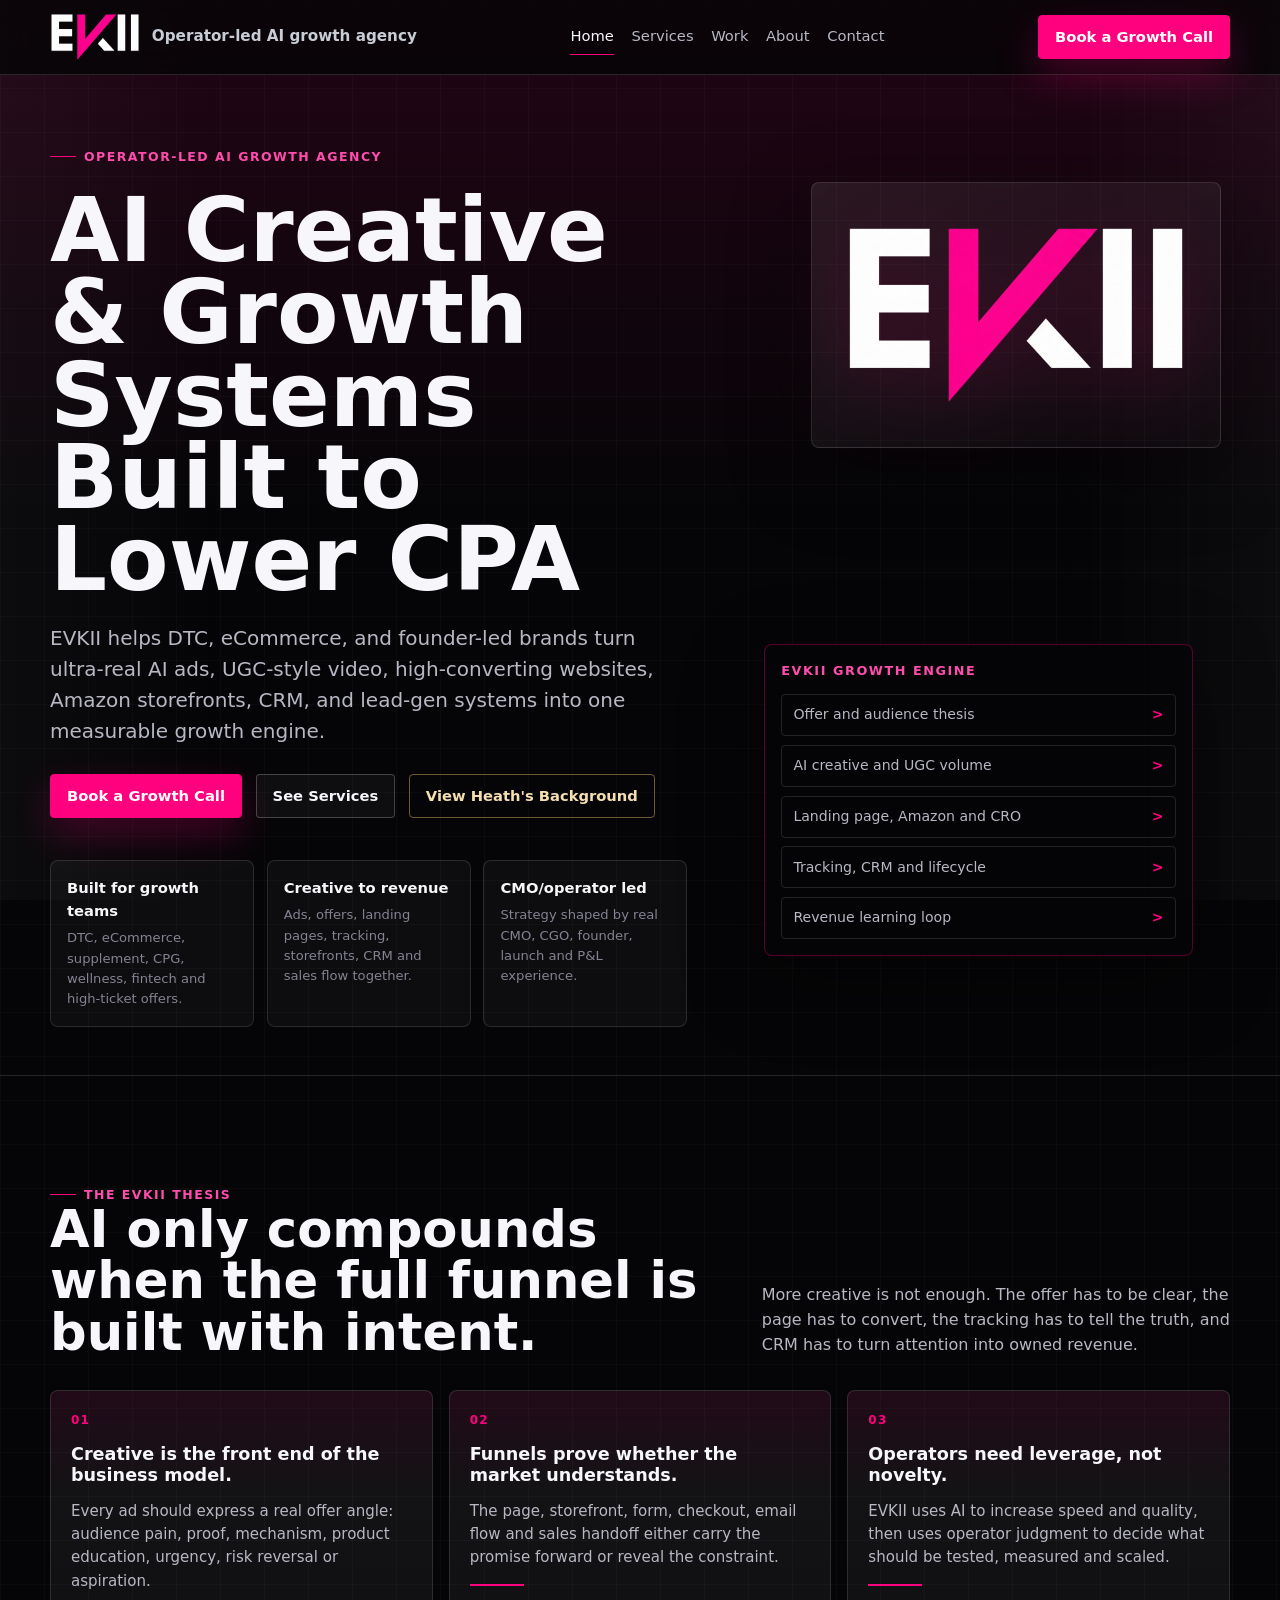
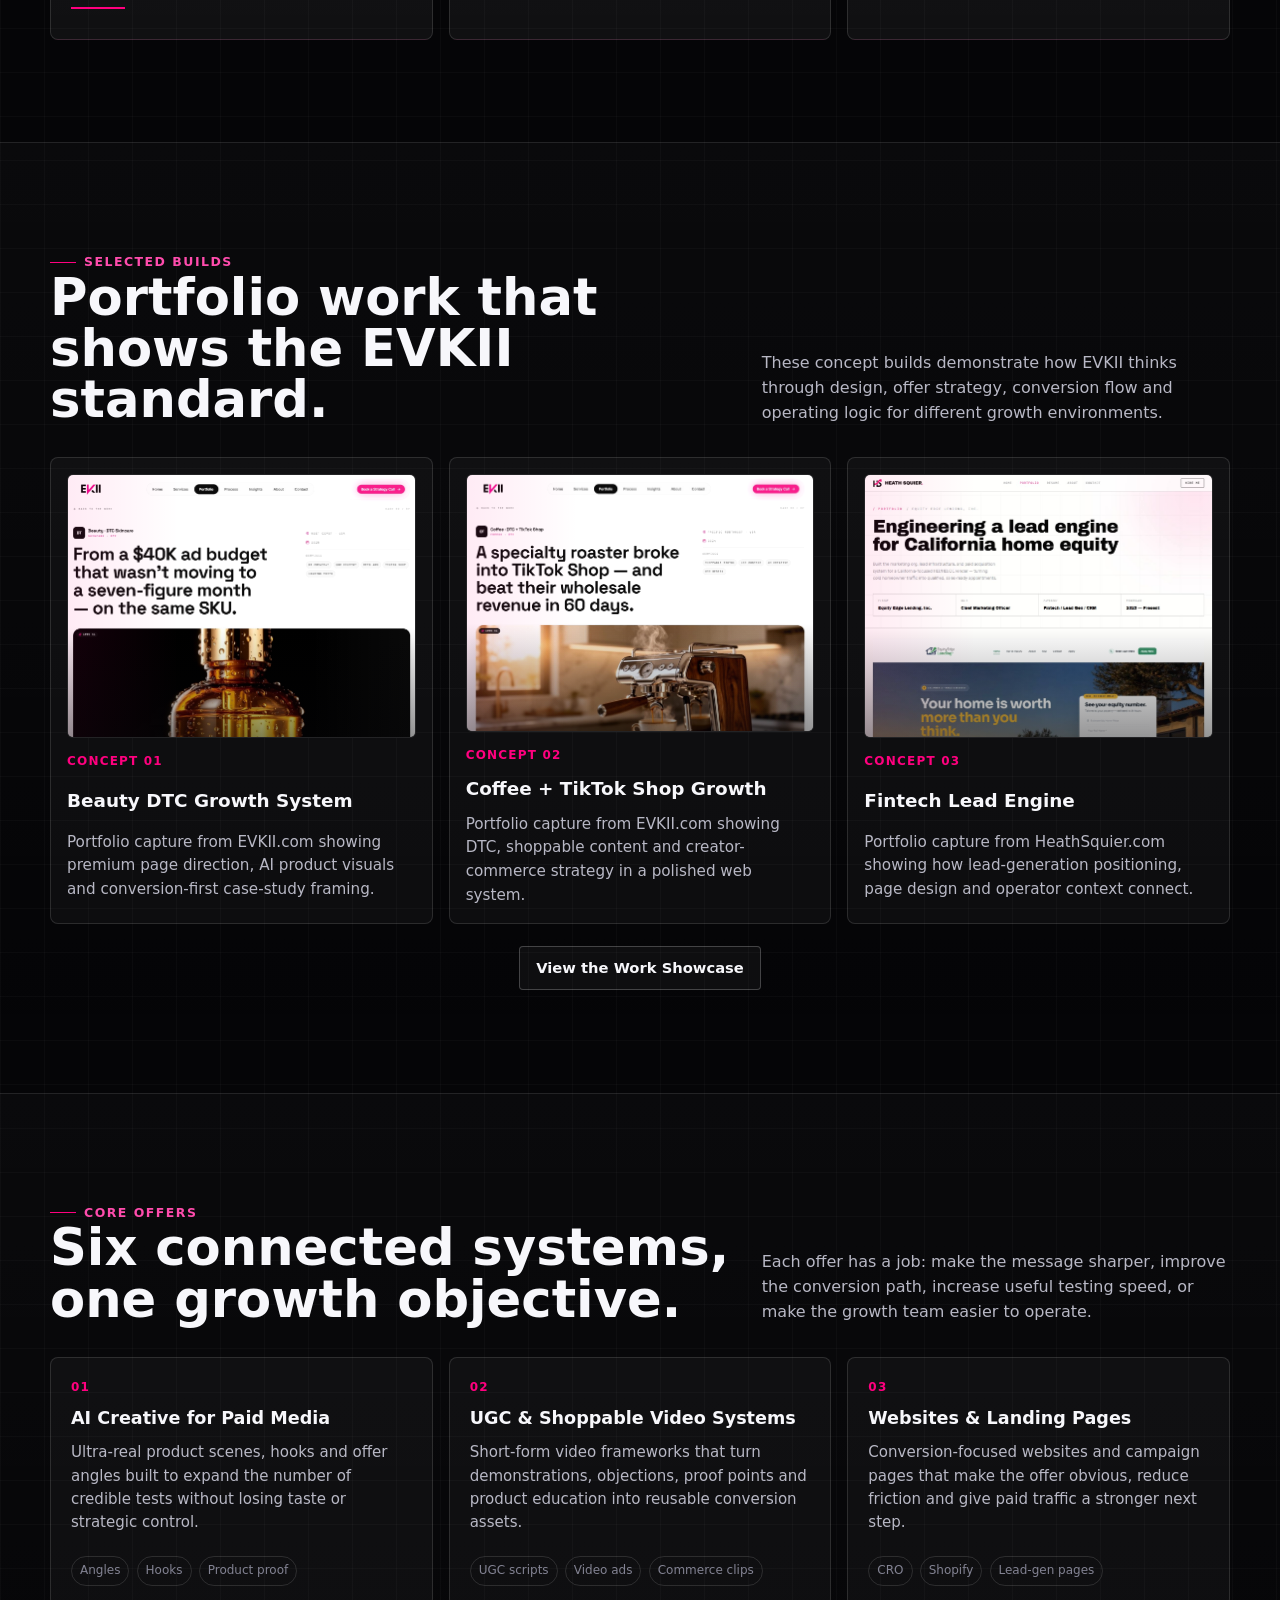
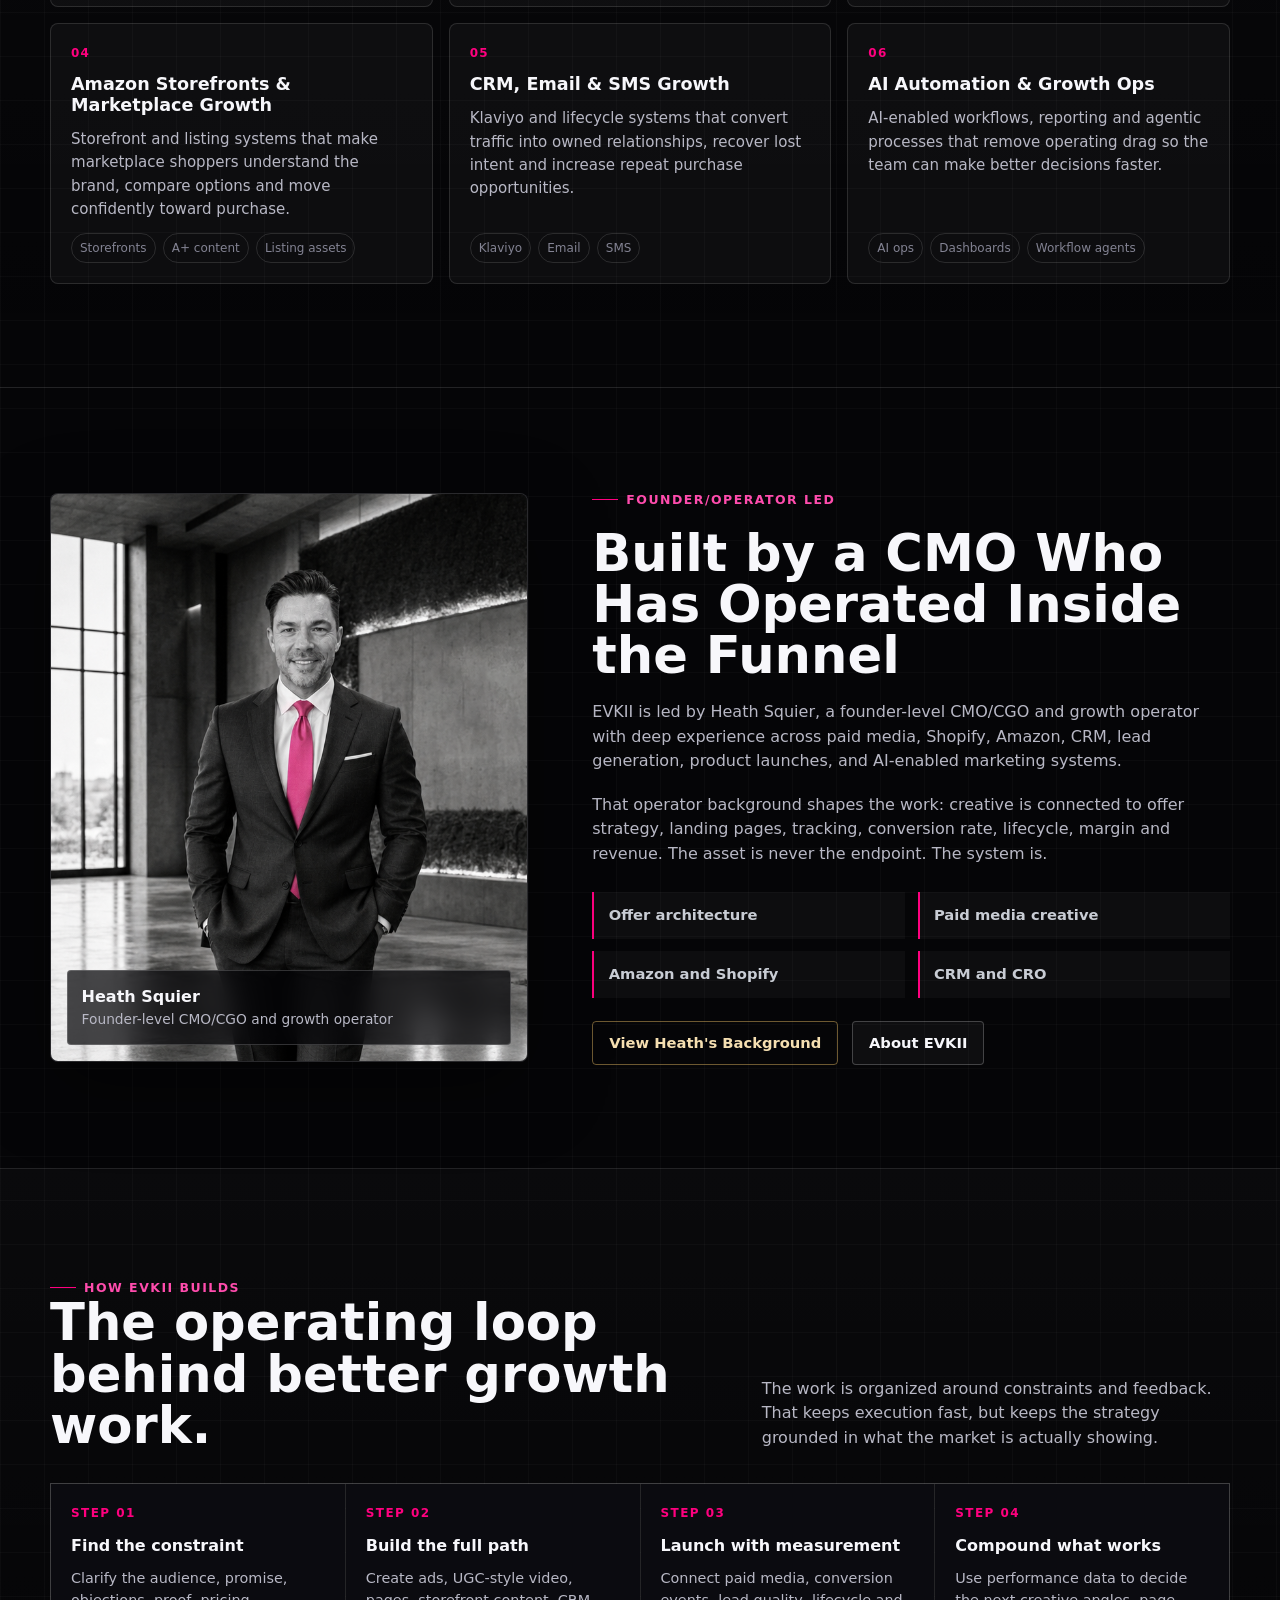
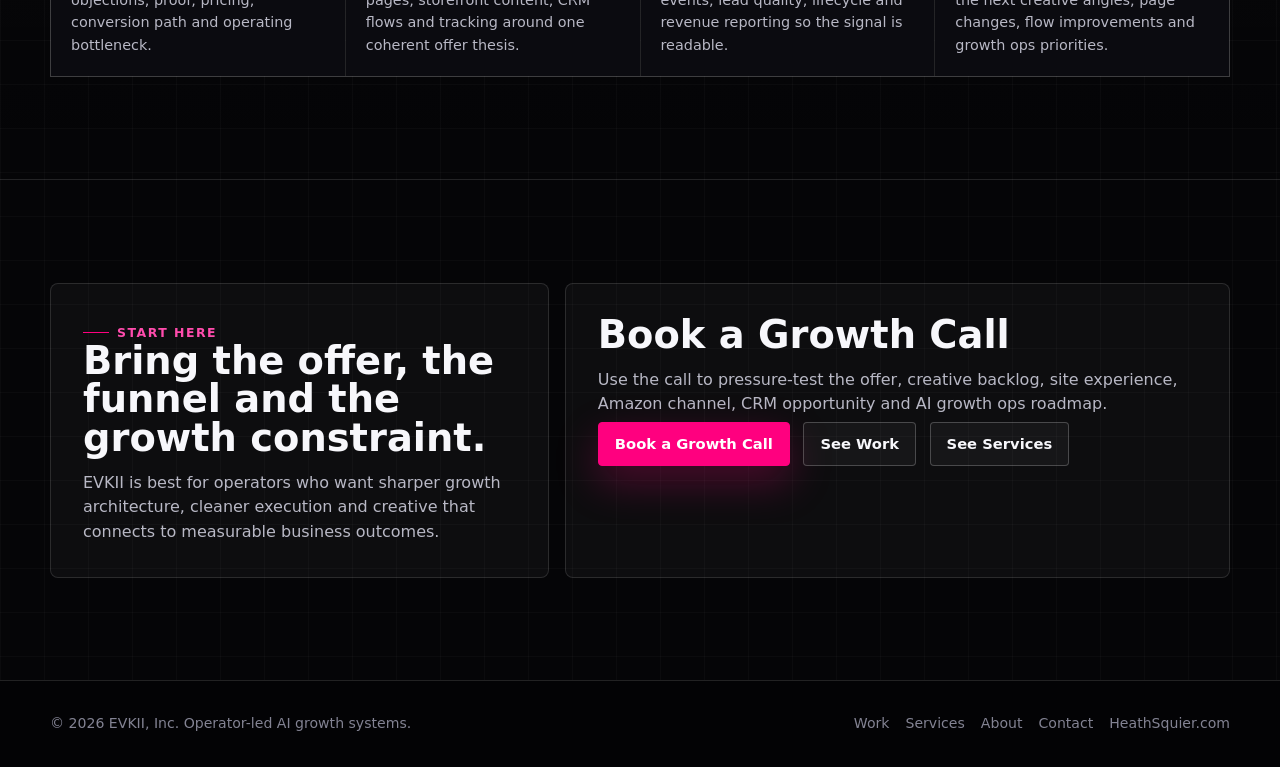
==== commit ca7c1b84: "Use portfolio screenshots in work showcase" ====
--- a/index.html
+++ b/index.html
@@ -167,53 +167,34 @@
           <div class="section-head">
             <div>
               <span class="eyebrow">Selected builds</span>
-              <h2>Design concepts that show the EVKII standard.</h2>
+              <h2>Portfolio work that shows the EVKII standard.</h2>
             </div>
             <p>These concept builds demonstrate how EVKII thinks through design, offer strategy, conversion flow and operating logic for different growth environments.</p>
           </div>
           <div class="work-grid featured-work">
             <a class="work-card" href="/work/#supplement-launch">
-              <div class="work-visual visual-supplement" aria-hidden="true">
-                <div class="mock-browser">
-                  <span></span><span></span><span></span>
-                </div>
-                <div class="mock-hero">
-                  <div class="mock-copy">
-                    <i></i><b></b><b></b><small></small>
-                  </div>
-                  <div class="mock-product"></div>
-                </div>
+              <div class="work-visual visual-shot">
+                <img class="work-shot" src="/assets/work/evkii-lumen-skin.png" alt="EVKII Lumen Skin portfolio page screenshot">
               </div>
               <span class="index">Concept 01</span>
-              <h3>DTC Supplement Launch Funnel</h3>
-              <p>A premium Shopify-style landing page system built around product proof, bundles, objection handling and paid social creative.</p>
+              <h3>Beauty DTC Growth System</h3>
+              <p>Portfolio capture from EVKII.com showing premium page direction, AI product visuals and conversion-first case-study framing.</p>
             </a>
             <a class="work-card" href="/work/#wellness-commerce">
-              <div class="work-visual visual-wellness" aria-hidden="true">
-                <div class="mock-browser">
-                  <span></span><span></span><span></span>
-                </div>
-                <div class="mock-grid">
-                  <i></i><i></i><i></i><i></i>
-                </div>
+              <div class="work-visual visual-shot">
+                <img class="work-shot" src="/assets/work/evkii-northroast-coffee.png" alt="EVKII NorthRoast Coffee portfolio page screenshot">
               </div>
               <span class="index">Concept 02</span>
-              <h3>Wellness Bundle Commerce System</h3>
-              <p>A product page and bundle flow designed to make regimen value, ingredient education and AOV expansion easier to understand.</p>
+              <h3>Coffee + TikTok Shop Growth</h3>
+              <p>Portfolio capture from EVKII.com showing DTC, shoppable content and creator-commerce strategy in a polished web system.</p>
             </a>
             <a class="work-card" href="/work/#fintech-lead-gen">
-              <div class="work-visual visual-fintech" aria-hidden="true">
-                <div class="mock-browser">
-                  <span></span><span></span><span></span>
-                </div>
-                <div class="mock-dashboard">
-                  <strong></strong><strong></strong><strong></strong>
-                  <em></em>
-                </div>
+              <div class="work-visual visual-shot">
+                <img class="work-shot" src="/assets/work/heath-equity-edge.png" alt="Heath Squier Equity Edge Lending portfolio page screenshot">
               </div>
               <span class="index">Concept 03</span>
-              <h3>Fintech Lead-Gen Funnel</h3>
-              <p>A conversion path for high-ticket acquisition with qualification, trust-building and CRM handoff designed into the page.</p>
+              <h3>Fintech Lead Engine</h3>
+              <p>Portfolio capture from HeathSquier.com showing how lead-generation positioning, page design and operator context connect.</p>
             </a>
           </div>
           <div class="section-action">
--- a/assets/site.css
+++ b/assets/site.css
@@ -548,6 +548,29 @@
   overflow: hidden;
 }
 
+.visual-shot {
+  background: #050507;
+}
+
+.work-shot {
+  width: 100%;
+  height: 100%;
+  min-height: inherit;
+  object-fit: cover;
+  object-position: top center;
+  filter: saturate(0.96) contrast(1.04);
+}
+
+.visual-shot::after {
+  content: "";
+  position: absolute;
+  inset: 0;
+  pointer-events: none;
+  background:
+    linear-gradient(180deg, transparent 58%, rgba(5, 5, 7, 0.42)),
+    linear-gradient(90deg, rgba(255, 0, 127, 0.08), transparent 32%, transparent 70%, rgba(255, 255, 255, 0.04));
+}
+
 .featured-work .work-visual {
   min-height: 210px;
 }
